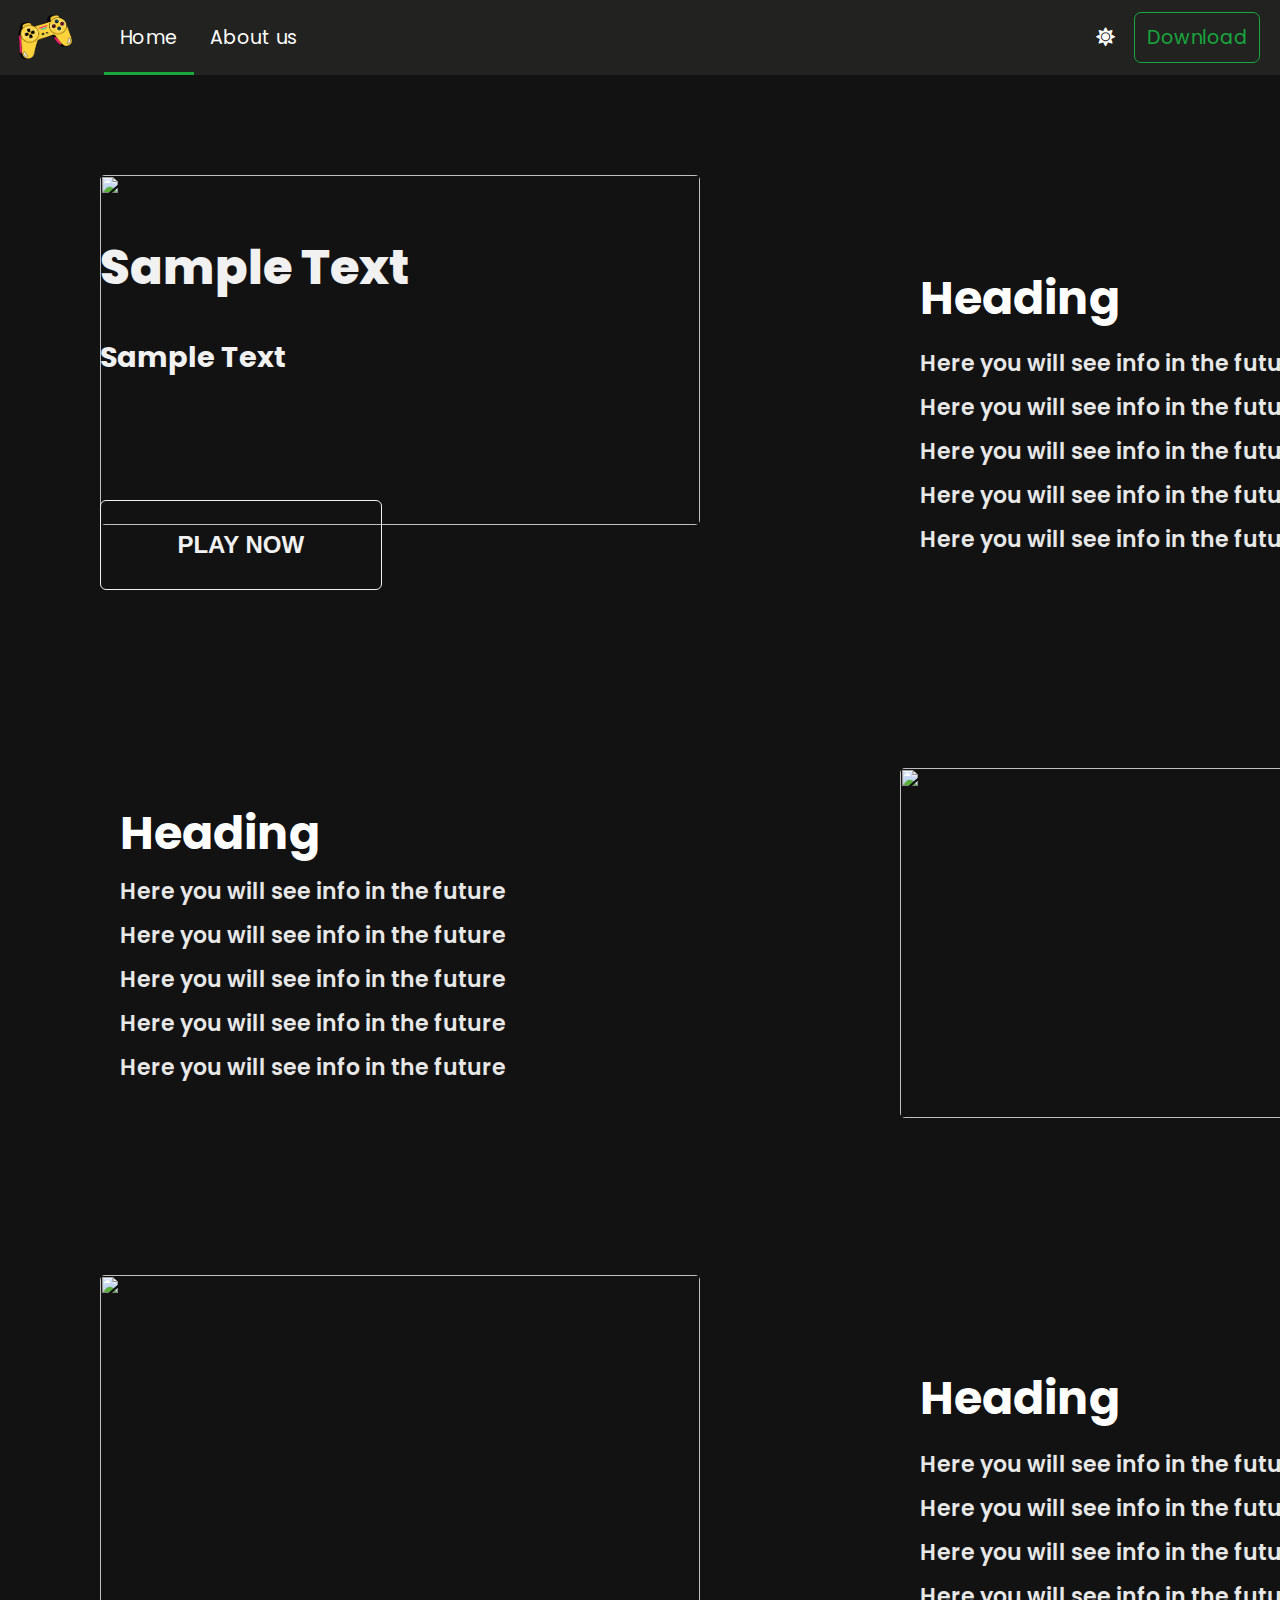
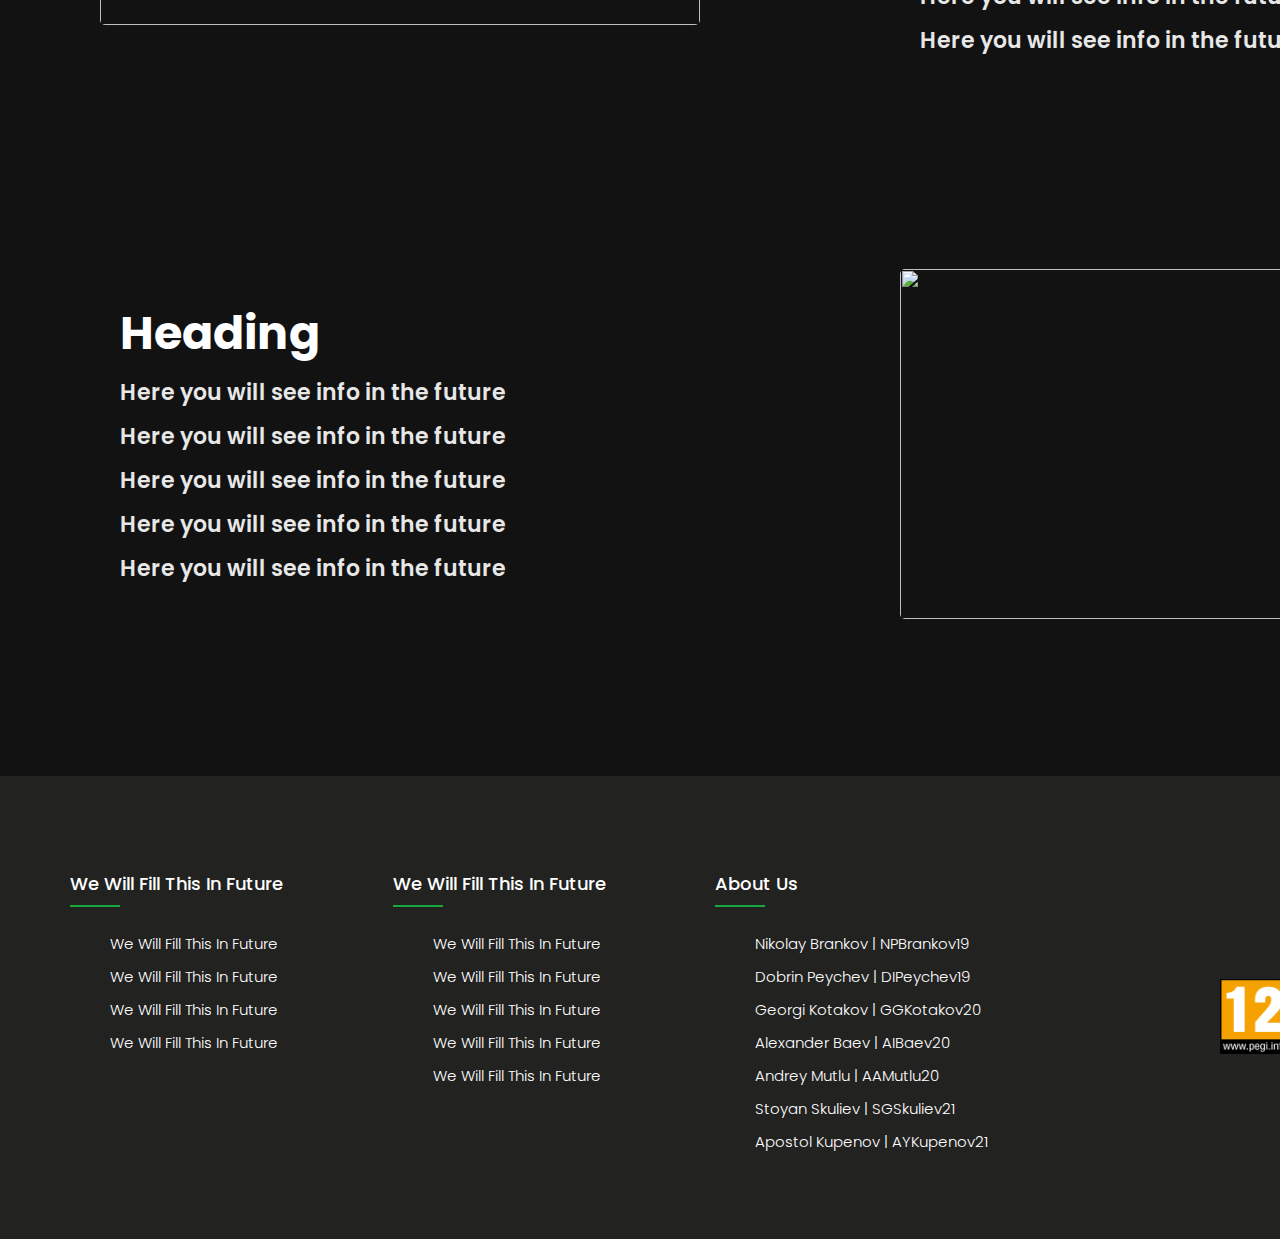
==== website/index.html @ 8803763f "Add responsive design for tablet on home page" ====
<!DOCTYPE html>
<html lang="en">
<head>
  <title>GameBreakers</title>

  <meta charset="utf-8">
  <meta name="viewport" content="width=device-width, initial-scale=1">

  <link rel="stylesheet" href="css/navbar.css">
  <link rel="stylesheet" href="css/color.css">
  <link rel="stylesheet" href="css/style.css">
  <link rel="stylesheet" href="https://cdn.jsdelivr.net/npm/@fortawesome/fontawesome-free@5.13.0/css/all.min.css" />
  <link rel="icon" type="image/x-icon" href="image/favicon.png">
  
</head>
<body>
  <script src="https://code.jquery.com/jquery-3.6.0.min.js" integrity="sha256-/xUj+3OJU5yExlq6GSYGSHk7tPXikynS7ogEvDej/m4="crossorigin="anonymous"></script>
  <nav id="navbar">
    <ul>
      <div class="left-link">
        <li><img src="image/logoicon.png" alt="logo"></li>
        <li><a class="first active" href="index.html">Home</a></li>
        <li><a href="html/about_us.html">About us</a></li>
      </div>
      <div id="right-link">
        <li class="colorMode">
          <div class="colorModeDark nav-link open" style="padding: 0;"><i class="fas fa-sun"></i></div>
          <div class="colorModeLight nav-link close" style="padding: 0;"><i class="fas fa-moon"></i></div> 
        </li>
        <li>
          <div class="responsive">
            <div class="line1"></div>
            <div class="line2"></div>
            <div class="line3"></div>
          </div>
        </li>
        <li class="down"><a href="GameBreakers-main.zip">Download</a></li>
        <li class="down downicon"><a href="GameBreakers-main.zip">down</a></li>
      </div>
    </ul>
  </nav>

  <div id="top-info">
    <h1>Sample Text</h1>
    <h3>Sample Text</h3>
  </div>
  
  <button id="play-btn" onclick="window.location.href = 'html/about_us.html';">PLAY NOW</button>

  <img src = "https://static.wikia.nocookie.net/f1wikia/images/e/e0/Vettel_2013_Jerez_day_4.jpg/revision/latest?cb=20130212175840" id="top-photo">

  <div class="left-photo-right-text">
    <img src = "https://static.wikia.nocookie.net/f1wikia/images/e/e0/Vettel_2013_Jerez_day_4.jpg/revision/latest?cb=20130212175840" class="left-photo">

    <div class="right-text">
      <h1>Heading</h1>
      <h3>
        Here you will see info in the future
        <br>
        Here you will see info in the future
        <br>
        Here you will see info in the future
        <br>
        Here you will see info in the future
        <br>
        Here you will see info in the future
      </h3>
    </div>
  </div>
  
  <div class="left-text-right-photo">
    <div class="left-text">
      <h1>Heading</h1>
      <h3>
        Here you will see info in the future
        <br>
        Here you will see info in the future
        <br>
        Here you will see info in the future
        <br>
        Here you will see info in the future
        <br>
        Here you will see info in the future
      </h3>
    </div>

    <img src = "https://static.wikia.nocookie.net/f1wikia/images/e/e0/Vettel_2013_Jerez_day_4.jpg/revision/latest?cb=20130212175840" class="right-photo">
  </div>

  <div class="left-photo-right-text">
    <img src = "https://static.wikia.nocookie.net/f1wikia/images/e/e0/Vettel_2013_Jerez_day_4.jpg/revision/latest?cb=20130212175840" class="left-photo">

    <div class="right-text">
      <h1>Heading</h1>
      <h3>
        Here you will see info in the future
        <br>
        Here you will see info in the future
        <br>
        Here you will see info in the future
        <br>
        Here you will see info in the future
        <br>
        Here you will see info in the future
      </h3>
    </div>
  </div>

  <div class="left-text-right-photo">
    <div class="left-text">
      <h1>Heading</h1>
      <h3>
        Here you will see info in the future
        <br>
        Here you will see info in the future
        <br>
        Here you will see info in the future
        <br>
        Here you will see info in the future
        <br>
        Here you will see info in the future
      </h3>
    </div>

    <img src = "https://static.wikia.nocookie.net/f1wikia/images/e/e0/Vettel_2013_Jerez_day_4.jpg/revision/latest?cb=20130212175840" class="right-photo">
  </div>
  

  <footer class="footer">
    <div class="container">
      <div class="row">
        <div class="footer-col">
          <h4>we will fill this in future</h4>
            <ul>
              <li><a href="#">we will fill this in future</a></li>
              <li><a href="#">we will fill this in future</a></li>
              <li><a href="#">we will fill this in future</a></li>
              <li><a href="#">we will fill this in future</a></li>
            </ul>
        </div>
        <div class="footer-col">
          <h4>we will fill this in future</h4>
            <ul>
              <li><a href="#">we will fill this in future</a></li>
              <li><a href="#">we will fill this in future</a></li>
              <li><a href="#">we will fill this in future</a></li>
              <li><a href="#">we will fill this in future</a></li>
              <li><a href="#">we will fill this in future</a></li>
            </ul>
        </div>
        <div class="footer-col">
          <h4>About us</h4>
            <ul>
              <li><a href="https://github.com/npbrankov19" target="_blank">Nikolay Brankov | NPBrankov19</a></li>
              <li><a href="https://github.com/dipeychev19" target="_blank">Dobrin Peychev | DIPeychev19</a></li>
              <li><a href="https://github.com/ggkotakov20" target="_blank">Georgi Kotakov | GGKotakov20</a></li>
              <li><a href="https://github.com/aibaev20" target="_blank">Alexander Baev | AIBaev20</a></li>
              <li><a href="https://github.com/aamutlu20" target="_blank">Andrey Mutlu | AAMutlu20</a></li>
              <li><a href="https://github.com/sgskuliev21" target="_blank">Stoyan Skuliev | SGSkuliev21</a></li>
              <li><a href="https://github.com/aykupenov21" target="_blank">Apostol Kupenov | AYKupenov21</a></li>
            </ul>
        </div>
        <div class="footer-col">
          <div class="pegi">
            <img src="image/pegi12.png" width="70px" height="75px" alt="pegi12">
          </div>
        </div>
      </div>
    </div>

  </footer>

  <script src="js/navbar_hide_scroll.js"></script>
  <script src="js/navbar_resposive.js"></script>
  <script src="js/color_mode.js"></script>
  </body>
</html>
---- website/css/navbar.css ----
body{
    margin: 0;
}
nav{
    position: fixed;
    top: 0;
    width: 100%;
    display: block;
    transition: top 0.3s;
    z-index: 100;
}
nav ul {
    list-style-type: none;
    margin: 0;
    padding: 0;
    overflow: hidden;
    background-color: var(--main-color);
    align-items: center;    
}

nav li {
float: left;
}
#right-link{
    float:right;
}

nav li a,
nav li i{
    display: block;
    position: relative;
    color:  var(--navbar-link);
    font-size: 19px;
    text-align: center;
    padding: 23px 16px;
    text-decoration: none;
}
nav li i{
    top: 4px;
}
nav li.responsive i{
    display: block;
}
nav li a{
    letter-spacing: 0.5px;
}
nav li a.first{
    margin-left: 15px;
}
/*   Navbar line */
div.left-link li a:after{
    content: "";
    position: absolute;
    background-color: var(--second-color);
    width: 0%;
    height: 3px;
    bottom: 0px;
    left: 0;
    transition: var(--tran);
}
div.left-link li a:hover:after{
    width: 100%;
}
div.left-link li a.active::after{
    width: 100%;
}
/*         Image      */
ul li img{
    height: 62px;
    margin: 5px 10px 0 10px;
}
/*         Download       */
li.down a{
    color: white;
    border-radius: 7px;
    position: relative;
    top: 12px;
    right: 20px;
    margin-left: 23px;
    padding: 10px 12px;
    color: var(--second-color);
    transition: var(--tran);
    border: 1.5px solid var(--second-color);
}
li.down a:hover{
    background-color: var(--second-color);
    color: white;
}
li.downicon{
    display: none;
}
/*      Responsive Button   */
div.responsive{
    margin: 5px;
    margin-right: 10px;
}
div.responsive div{
    position: relative;
    top: 23px;
    width: 25px;
    height: 2.25px;
    background-color: var(--navbar-link);
    margin: 5px;
    border-radius: 10px;
}
/*      Color Mode Icon     */
.colorMode{
    cursor: pointer;
}


@media screen and (max-width: 650px) {
    nav ul li a{
        display: none;
    }
    li.downicon{
        display: block;
    }
}

@media screen and (min-width: 500px) and (max-width: 900px) {
    nav ul {
        padding: 3em;
    }
    
    nav li a,
    nav li i {
        font-size: 32px;
        padding: 30px;
    }
    
    /*   Navbar line */
    div.left-link li a:after{
        bottom: -48px;
        height: 8px;
    }
    /*         Image      */
    ul li img{
        height: 80px;
        margin: 20px 10px 0 10px;
    }
    /*         Download       */
    li.down a{
        top: 10px;
        font-size: 32px;
        margin-left: 26px;
        padding: 14px 16px;
    }
}
---- website/css/color.css ----
body{
    --main-color:#222221;
    --second-color: #18a83d;
    
    --navbar-link: white;
    --navbar-link-hover: var(--second-color);

    --footer-link: var(--navbar-link);

    --tran: 0.5s;
}
body.light{
    --main-color:#E3F2FD;
    --second-color: #2F8D46;

    --navbar-link: #343A40;
    --navbar-link-hover: var(--second-color);

    --footer-link: var(--navbar-link);
}
---- website/css/style.css ----
@import url('https://fonts.googleapis.com/css2?family=Poppins:wght@300;400;500;600;700&display=swap');

body{
    background-color: #121212;
    font-family: 'Poppins', sans-serif;
}

#top-info {
    position: absolute;
    top: 200px;
    left: 100px;
    z-index: 1;
}

#top-info h1, #top-info h3 {
    color: #f1f1f1;
}

#top-info h1 {
    font-size: 3em;
    font-weight: 800;
}

#top-info h3 {
    font-size: 1.8em;
}

#play-btn {
    position: absolute;
    background-color: transparent;
    border: 1.5px solid #f1f1f1;
    border-radius: 6px;
    color: #f1f1f1;
    cursor: pointer;
    font-size: 1.5em;
    font-weight: 800;
    top: 500px;
    left: 100px;
    text-align: center;
    width: 22%;
    height: 10%;
    z-index: 1;
    transition: 0.25s;
}

#play-btn:hover {
    color: #202020;
    background-color: #f1f1f1;
}

#top-photo {
    width: 100%;
    filter: blur(2px);
    margin-top: 0;
}

.left-photo-right-text {
    margin-top: 150px;
    margin-bottom: 150px;
}

.left-text-right-photo {
    margin-top: 150px;
    margin-bottom: 150px;
}

.left-photo {
    width: 600px;
    height: 350px;
    margin-left: 100px;
    border-radius: 5px;
}

.right-text {
    width: 600px;
    height: 350px;
    position: relative;
    margin-left: 920px;
    margin-top: -22%;
}

.right-photo {
    width: 600px;
    height: 350px;
    margin-left: 900px;
    margin-top: -30%;
    border-radius: 5px;
}

.left-text {
    width: 600px;
    height: 350px;
    position: relative;
    margin-left: 120px;
}

.left-text h1 {
    position: absolute;
    color: #ffffff;
    font-size: 46px;
    top: 5%;
}

.right-text h1 {
    position: absolute;
    color: #ffffff;
    font-size: 46px;
    top: -5%;
}

.left-text h3 {
    position: absolute;
    top: 28%;
    line-height: 2;
    color: #e7e7e7;
    font-size: 22px;
    font-weight: 600;
}

.right-text h3 {
    position: absolute;
    top: 20%;
    line-height: 2;
    color: #e7e7e7;
    font-size: 22px;
    font-weight: 600;
}

.container{
    max-width: 1170px;
    margin: auto;

}
.row{
    display: flex;
    flex-wrap: wrap;
}
ul{
    list-style: none;
}
.footer{
    background-color: var(--main-color); 
    padding: 70px 0;
}
.footer-col{
    width: 25%;
    padding: 0 15px;

}
.footer-col h4{
    font-size: 18px;
    color: var(--navbar-link);
    text-transform: capitalize;
    margin-bottom: 35px;   
    font-weight: 500;
    position: relative;
}
.footer-col h4::before{
    content: '';
    position: absolute;
    left: 0;
    bottom: -10px;
    background-color: var(--second-color);
    height: 2px;
    box-sizing: border-box;
    width: 50px;

}
.footer-col ul li:not(:last-child){
    margin-bottom: 10px;
}
.footer-col ul li a{
    font-size: 15px;
    text-transform: capitalize;
    color: #ffffff;
    text-decoration: none;
    font-weight: 300;
    color: var(--footer-link);;
    display: block;
    transition: all 0.3s ease;

}
.footer-col ul li a:hover{
    padding-left: 8px;
    font-weight: 600;
}
/*subject to adjustment*/
.footer-col .pegi{
    margin-left: 1150px;
    margin-top: -190px;
}

/* Responsive design */

@media screen and (min-width: 500px) and (max-width: 900px) {

    #top-info {
        top: 250px;
    }

    #play-btn {
        border: 2.5px solid #f1f1f1;
        font-size: 1.5em;
        top: 600px;
        width: 30%;
        height: 9%;
    }

    #top-photo {
        width: 185%;
    }

    .left-photo-right-text {
        margin-left: 44%;
        margin-bottom: 60%;
    }

    .left-text-right-photo {
        margin-left: 44%;
        margin-bottom: 60%;
    }

    .left-photo {
        margin-left: 100px;
    }

    .right-text {
        margin-left: 120px;
        margin-top: 5%;
    }

    .right-photo {
        margin-left: 100px;
        margin-top: -200%;
    }

    .left-text {
        margin-left: 120px;
        margin-bottom: -80%;
    }

    .left-text h3 {
        font-size: 24px;
    }

    .right-text h3 {
        font-size: 24px;
    }

    .footer {
        width: 185%;
    }
    .footer-col{
        width: 25%;
        padding: 0 15px;

    }
    .footer-col h4{
        font-size: 18px;
        color: var(--navbar-link);
        text-transform: capitalize;
        margin-bottom: 35px;   
        font-weight: 500;
        position: relative;
    }
    .footer-col h4::before{
        content: '';
        position: absolute;
        left: 0;
        bottom: -10px;
        background-color: var(--second-color);
        height: 2px;
        box-sizing: border-box;
        width: 50px;

    }
    .footer-col ul li:not(:last-child){
        margin-bottom: 10px;
    }
    .footer-col ul li a{
        font-size: 15px;
        text-transform: capitalize;
        color: #ffffff;
        text-decoration: none;
        font-weight: 300;
        color: var(--footer-link);
        display: block;
        transition: all 0.3s ease;

    }
    .footer-col ul li a:hover{
        padding-left: 8px;
        font-weight: 600;
    }
    /*subject to adjustment*/
    .footer-col .pegi{
        margin-left: 1150px;
        margin-top: -190px;
    }
}
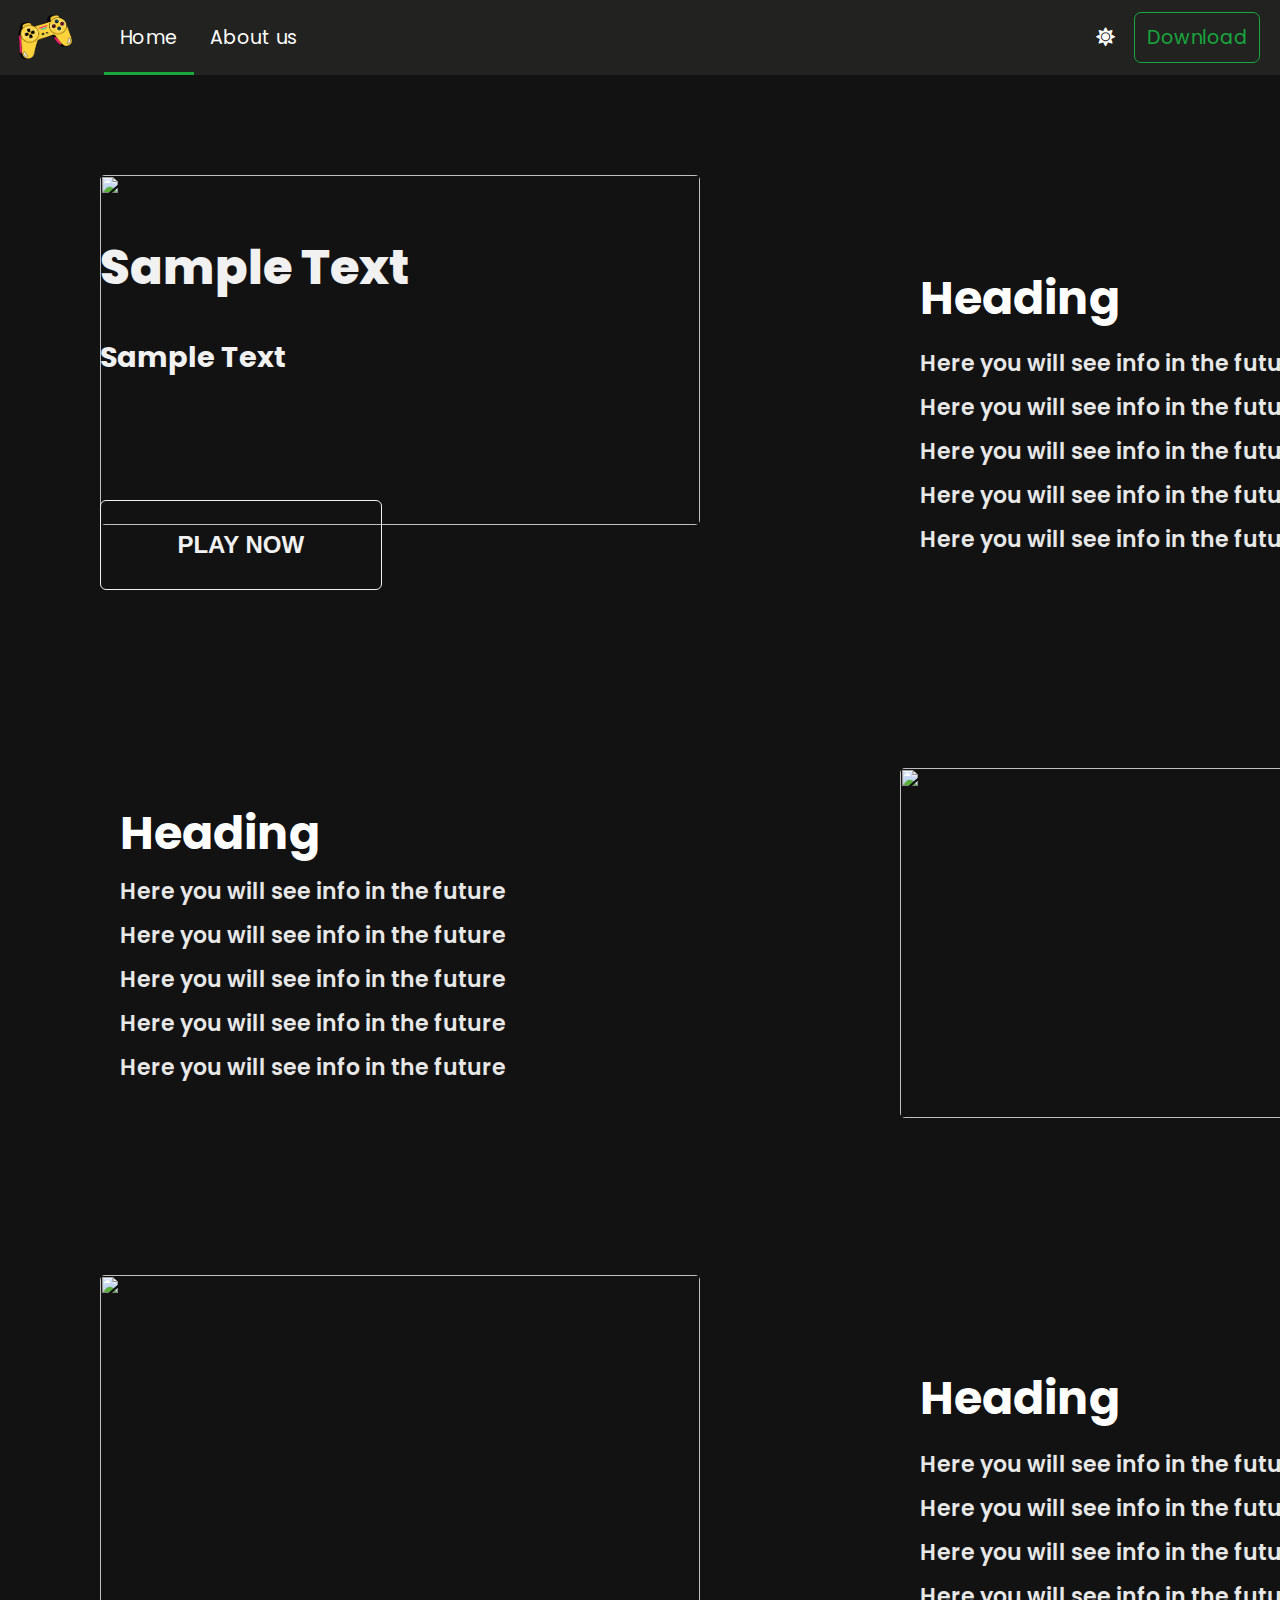
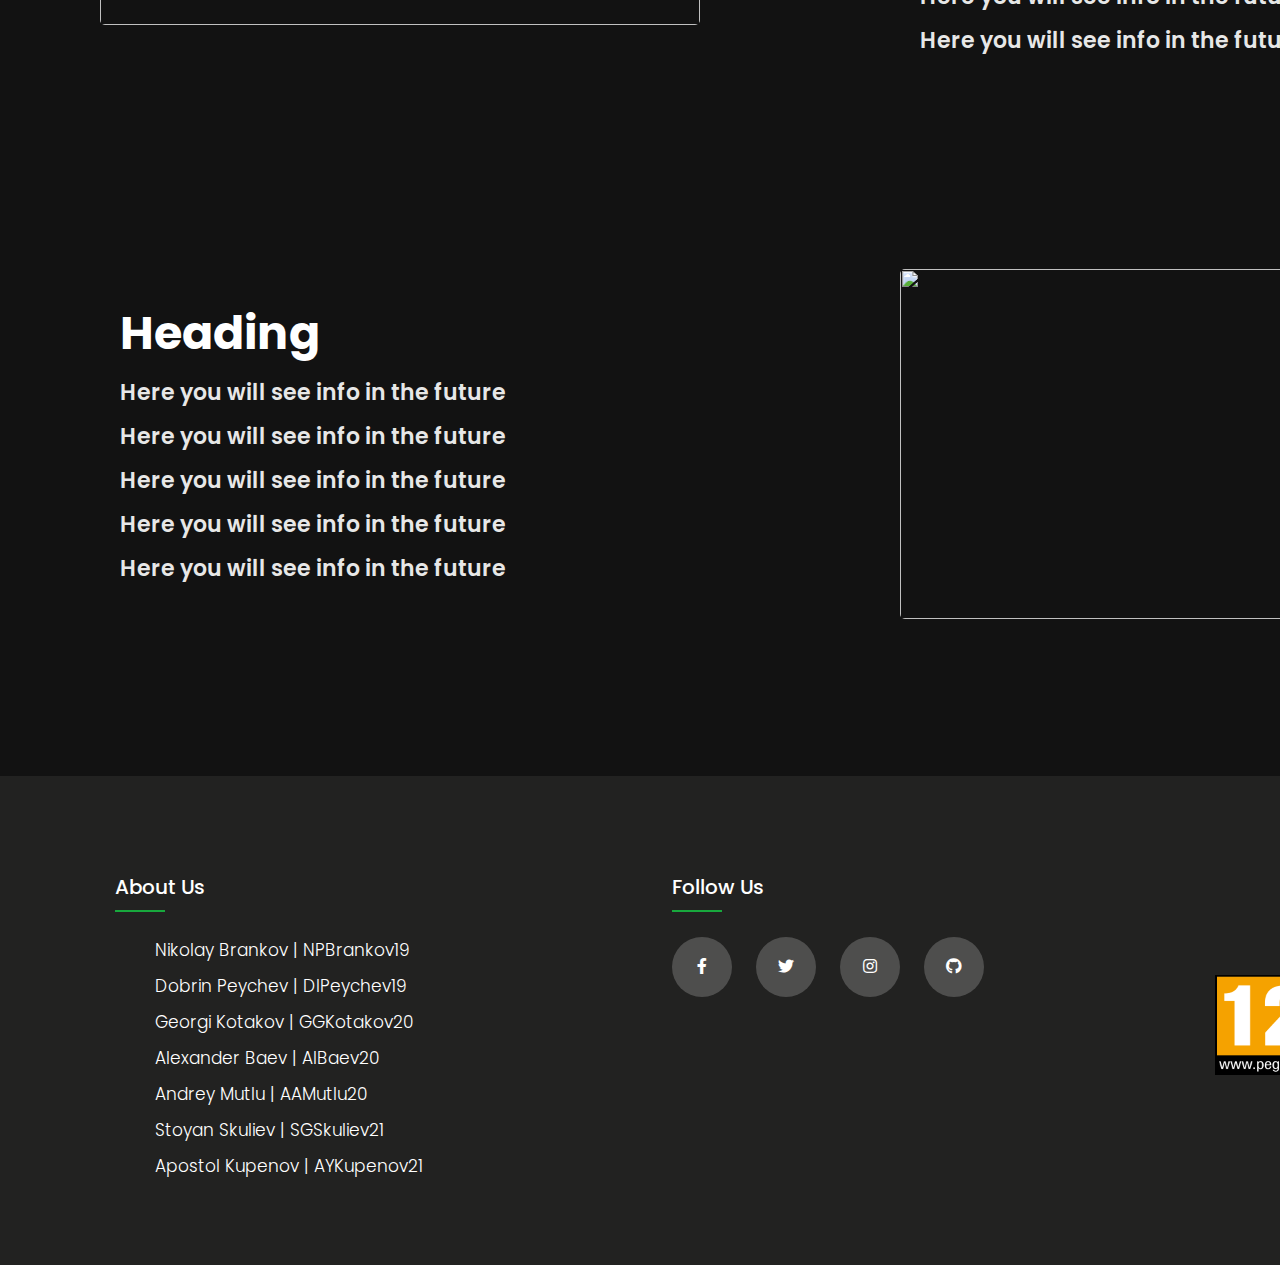
==== commit ae5ca29c: "Edit footer responsiveness for tablet" ====
--- a/website/index.html
+++ b/website/index.html
@@ -127,28 +127,13 @@
   
 
   <footer class="footer">
+
     <div class="container">
+
       <div class="row">
+        
         <div class="footer-col">
-          <h4>we will fill this in future</h4>
-            <ul>
-              <li><a href="#">we will fill this in future</a></li>
-              <li><a href="#">we will fill this in future</a></li>
-              <li><a href="#">we will fill this in future</a></li>
-              <li><a href="#">we will fill this in future</a></li>
-            </ul>
-        </div>
-        <div class="footer-col">
-          <h4>we will fill this in future</h4>
-            <ul>
-              <li><a href="#">we will fill this in future</a></li>
-              <li><a href="#">we will fill this in future</a></li>
-              <li><a href="#">we will fill this in future</a></li>
-              <li><a href="#">we will fill this in future</a></li>
-              <li><a href="#">we will fill this in future</a></li>
-            </ul>
-        </div>
-        <div class="footer-col">
+
           <h4>About us</h4>
             <ul>
               <li><a href="https://github.com/npbrankov19" target="_blank">Nikolay Brankov | NPBrankov19</a></li>
@@ -159,13 +144,31 @@
               <li><a href="https://github.com/sgskuliev21" target="_blank">Stoyan Skuliev | SGSkuliev21</a></li>
               <li><a href="https://github.com/aykupenov21" target="_blank">Apostol Kupenov | AYKupenov21</a></li>
             </ul>
+
         </div>
+        
         <div class="footer-col">
+
+          <h4>follow us</h4>
+          <div class="social-links">
+            <a href="https://www.facebook.com/"><i class="fab fa-facebook-f"></i></a>
+            <a href="https://twitter.com/?lang=bg"><i class="fab fa-twitter"></i></a>
+            <a href="https://www.instagram.com/"><i class="fab fa-instagram"></i></a>
+            <a href="https://github.com/"><i class="fab fa-github"></i></a>
+          </div>
+
+        </div>
+
+        <div class="footer-col">
+
           <div class="pegi">
-            <img src="image/pegi12.png" width="70px" height="75px" alt="pegi12">
+            <img src="image/pegi12.png" alt="pegi12">
           </div>
+
         </div>
+
       </div>
+
     </div>
 
   </footer>
--- a/website/css/style.css
+++ b/website/css/style.css
@@ -128,8 +128,7 @@
 
 .container{
     max-width: 1170px;
-    margin: auto;
-
+    margin-left: 100px;
 }
 .row{
     display: flex;
@@ -143,12 +142,12 @@
     padding: 70px 0;
 }
 .footer-col{
-    width: 25%;
+    width: 45%;
     padding: 0 15px;
 
 }
 .footer-col h4{
-    font-size: 18px;
+    font-size: 20px;
     color: var(--navbar-link);
     text-transform: capitalize;
     margin-bottom: 35px;   
@@ -170,12 +169,12 @@
     margin-bottom: 10px;
 }
 .footer-col ul li a{
-    font-size: 15px;
+    font-size: 17px;
     text-transform: capitalize;
     color: #ffffff;
     text-decoration: none;
     font-weight: 300;
-    color: var(--footer-link);;
+    color: var(--footer-link);
     display: block;
     transition: all 0.3s ease;
 
@@ -184,10 +183,45 @@
     padding-left: 8px;
     font-weight: 600;
 }
+
+.footer-col .social-links a{
+	display: inline-block;
+	height: 60px;
+	width: 60px;
+	background-color: #ffffff33;
+	margin:0 20px 20px 0;
+	text-align: center;
+	line-height: 60px;
+	border-radius: 50%;
+	color: #ffffff;
+	transition: 0.5s;
+}
+.footer-col .social-links a:nth-child(1):hover {
+	background-color: #4267B2;
+}
+
+.footer-col .social-links a:nth-child(2):hover {
+	background-color: #1DA1F2;
+}
+
+.footer-col .social-links a:nth-child(3):hover {
+	background: linear-gradient(45deg, #405de6, #5851db, #833ab4, #c13584, #e1306c, #fd1d1d);
+}
+
+.footer-col .social-links a:nth-child(4):hover {
+	background-color: #171515;
+}
+
 /*subject to adjustment*/
+
+.footer-col .pegi img {
+    width: 100px;
+    height: 100px;
+}
+
 .footer-col .pegi{
-    margin-left: 1150px;
-    margin-top: -190px;
+    margin-left: 1100px;
+    margin-top: -220px;
 }
 
 /* Responsive design */
@@ -251,50 +285,30 @@
         width: 185%;
     }
     .footer-col{
-        width: 25%;
-        padding: 0 15px;
-
+        width: 40%;
     }
     .footer-col h4{
+        font-size: 22px;
+    }
+    .footer-col ul li a{
         font-size: 18px;
-        color: var(--navbar-link);
-        text-transform: capitalize;
-        margin-bottom: 35px;   
-        font-weight: 500;
-        position: relative;
-    }
-    .footer-col h4::before{
-        content: '';
-        position: absolute;
-        left: 0;
-        bottom: -10px;
-        background-color: var(--second-color);
-        height: 2px;
-        box-sizing: border-box;
+
+    }
+
+    .footer-col .social-links a{
+        height: 50px;
         width: 50px;
-
-    }
-    .footer-col ul li:not(:last-child){
-        margin-bottom: 10px;
-    }
-    .footer-col ul li a{
-        font-size: 15px;
-        text-transform: capitalize;
-        color: #ffffff;
-        text-decoration: none;
-        font-weight: 300;
-        color: var(--footer-link);
-        display: block;
-        transition: all 0.3s ease;
-
-    }
-    .footer-col ul li a:hover{
-        padding-left: 8px;
-        font-weight: 600;
-    }
-    /*subject to adjustment*/
+        margin:0 20px 20px 0;
+        line-height: 50px;
+    }
+
+    .footer-col .pegi img {
+        width: 70px;
+        height: 70px;
+    }
+
     .footer-col .pegi{
-        margin-left: 1150px;
-        margin-top: -190px;
+        margin-left: 1000px;
+        margin-top: -220px;
     }
 }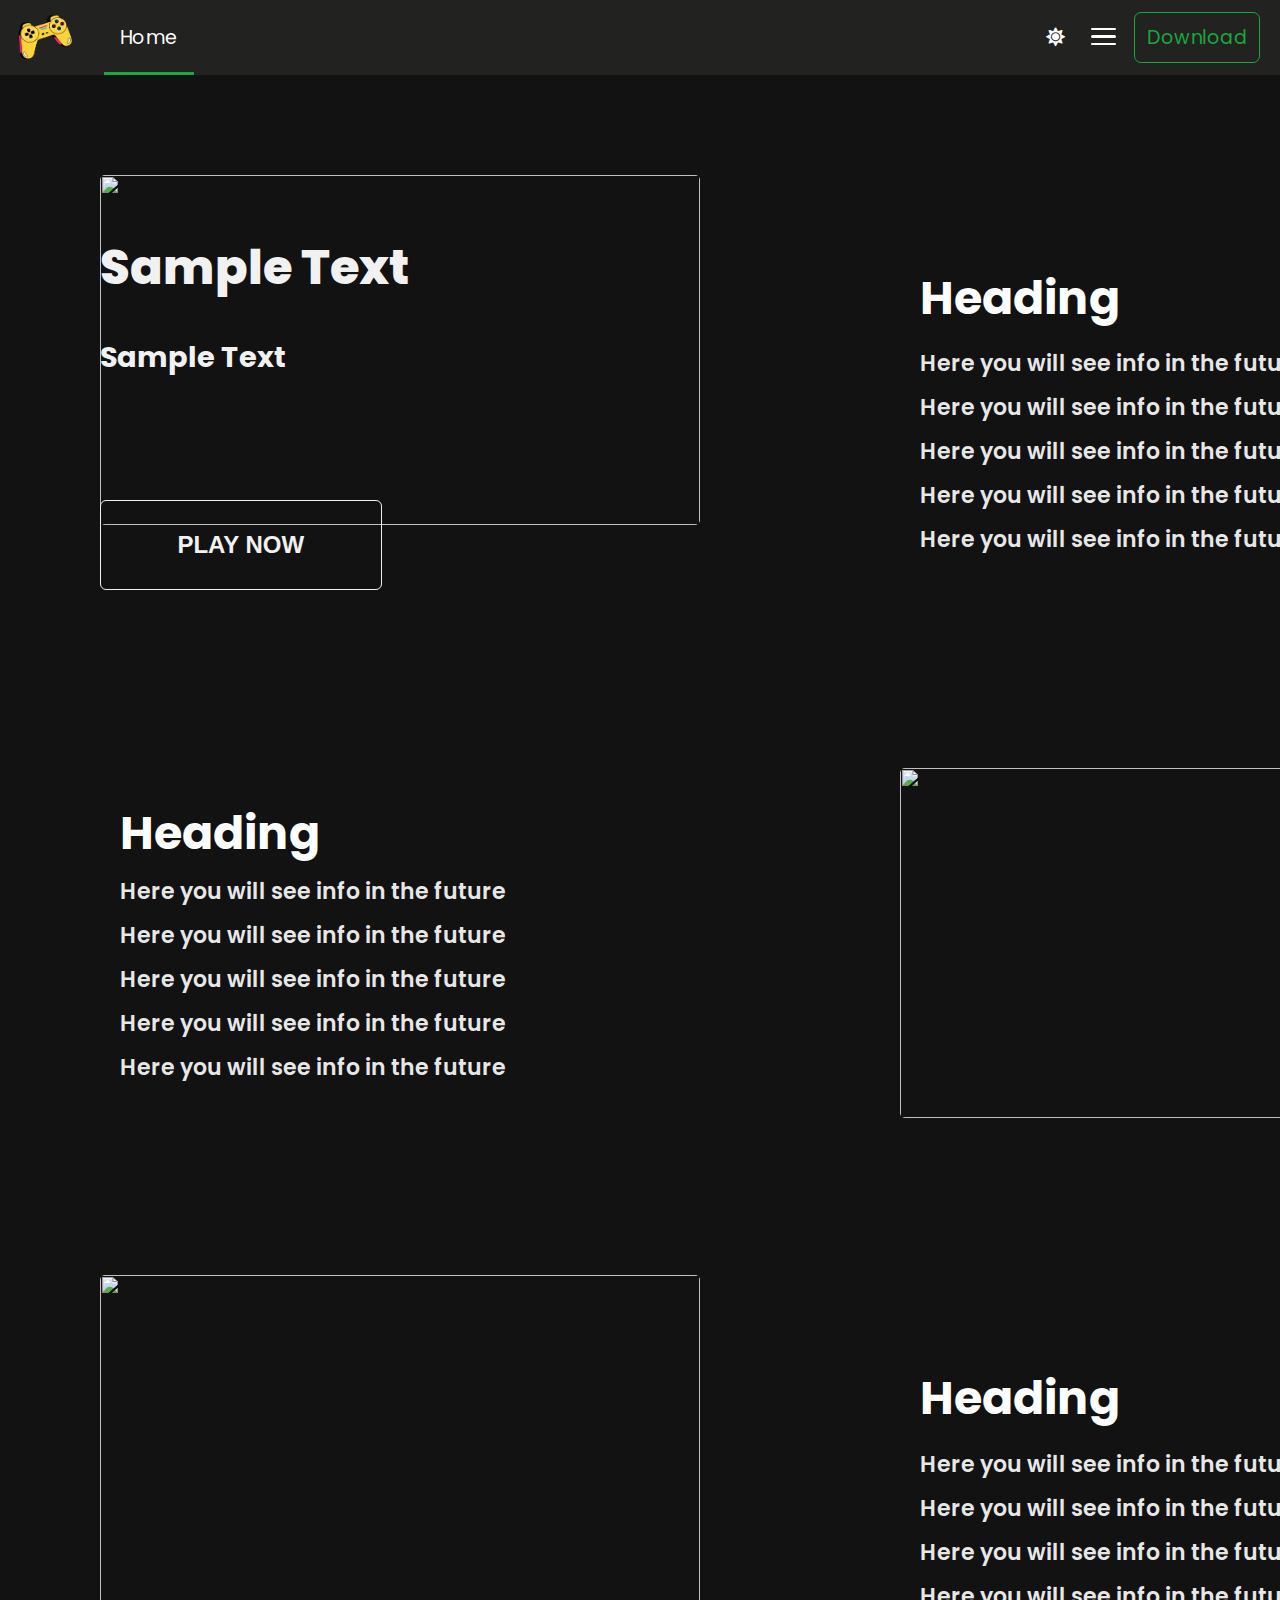
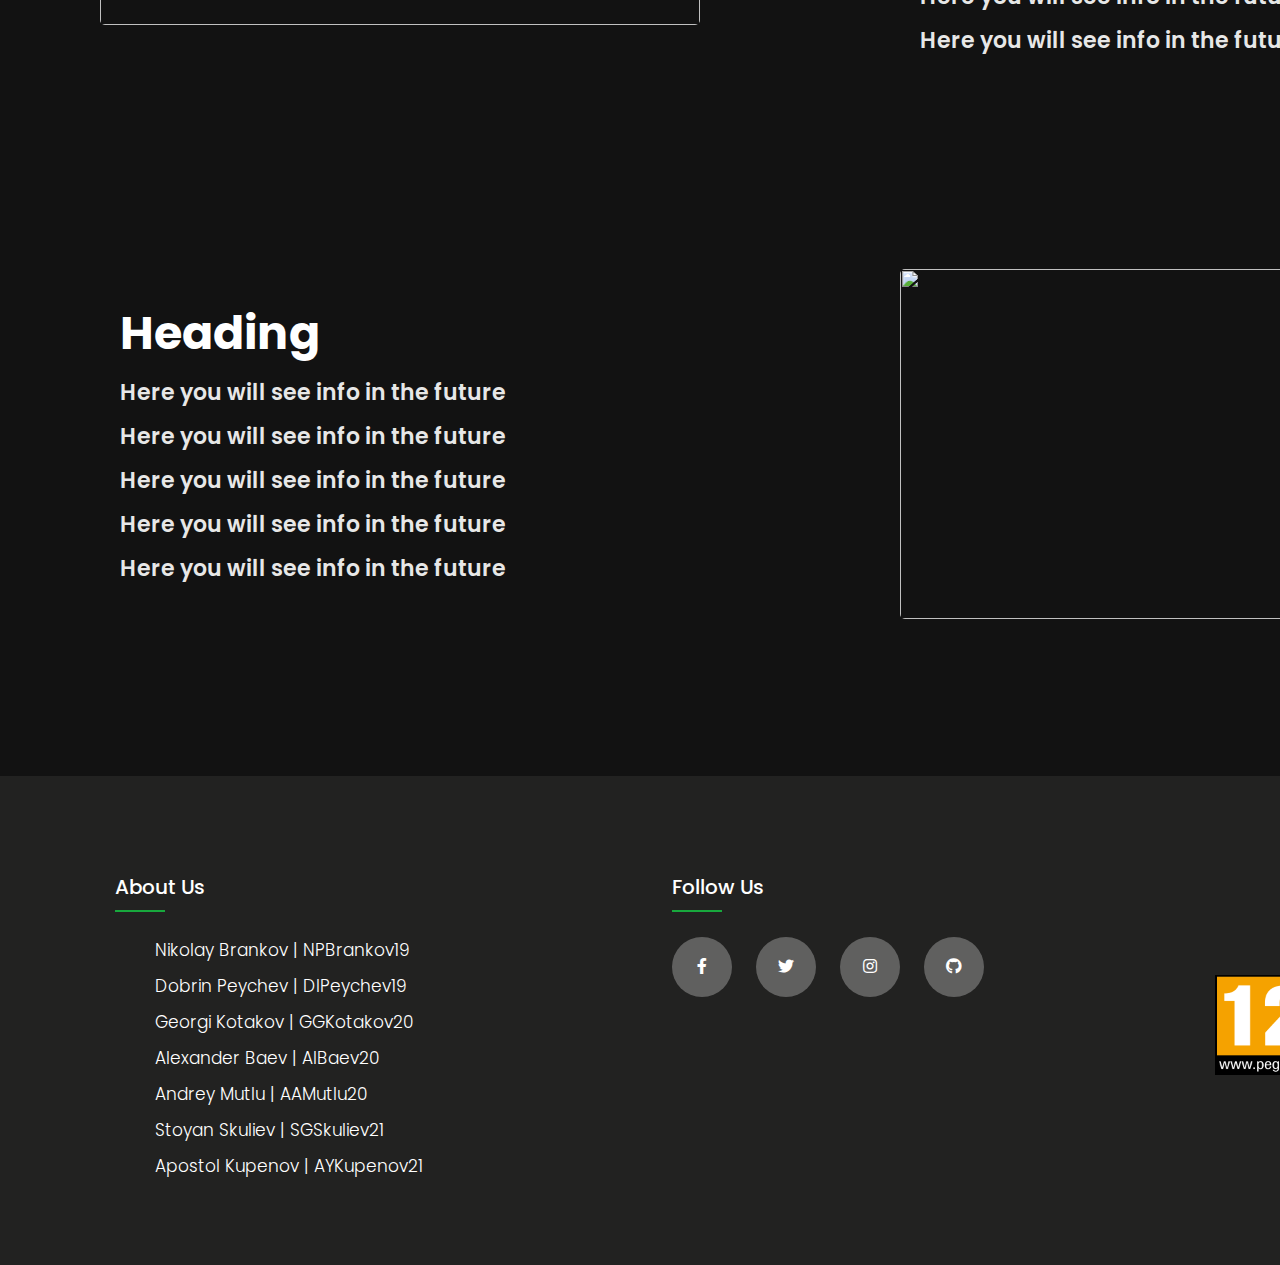
==== commit 87516b33: "Edit light mode" ====
--- a/website/index.html
+++ b/website/index.html
@@ -20,7 +20,6 @@
       <div class="left-link">
         <li><img src="image/logoicon.png" alt="logo"></li>
         <li><a class="first active" href="index.html">Home</a></li>
-        <li><a href="html/about_us.html">About us</a></li>
       </div>
       <div id="right-link">
         <li class="colorMode">
--- a/website/css/color.css
+++ b/website/css/color.css
@@ -1,6 +1,9 @@
 body{
+    --background-color: #121212;
     --main-color:#222221;
     --second-color: #18a83d;
+    --text-color: #ffffff;
+    --heading-color: #e7e7e7;
     
     --navbar-link: white;
     --navbar-link-hover: var(--second-color);
@@ -10,10 +13,13 @@
     --tran: 0.5s;
 }
 body.light{
-    --main-color:#E3F2FD;
-    --second-color: #2F8D46;
+    --background-color: #ffffff;
+    --main-color:#2161b5;
+    --second-color: #70e000;
+    --text-color: #121212;
+    --heading-color: #232323;
 
-    --navbar-link: #343A40;
+    --navbar-link: #f9f9f9;
     --navbar-link-hover: var(--second-color);
 
     --footer-link: var(--navbar-link);
--- a/website/css/style.css
+++ b/website/css/style.css
@@ -1,7 +1,7 @@
 @import url('https://fonts.googleapis.com/css2?family=Poppins:wght@300;400;500;600;700&display=swap');
 
 body{
-    background-color: #121212;
+    background-color: var(--background-color);
     font-family: 'Poppins', sans-serif;
 }
 
@@ -96,14 +96,14 @@
 
 .left-text h1 {
     position: absolute;
-    color: #ffffff;
+    color: var(--text-color);
     font-size: 46px;
     top: 5%;
 }
 
 .right-text h1 {
     position: absolute;
-    color: #ffffff;
+    color: var(--text-color);
     font-size: 46px;
     top: -5%;
 }
@@ -112,7 +112,7 @@
     position: absolute;
     top: 28%;
     line-height: 2;
-    color: #e7e7e7;
+    color: var(--heading-color);
     font-size: 22px;
     font-weight: 600;
 }
@@ -121,7 +121,7 @@
     position: absolute;
     top: 20%;
     line-height: 2;
-    color: #e7e7e7;
+    color: var(--heading-color);
     font-size: 22px;
     font-weight: 600;
 }
@@ -188,7 +188,7 @@
 	display: inline-block;
 	height: 60px;
 	width: 60px;
-	background-color: #ffffff33;
+	background-color: #ffffff48;
 	margin:0 20px 20px 0;
 	text-align: center;
 	line-height: 60px;
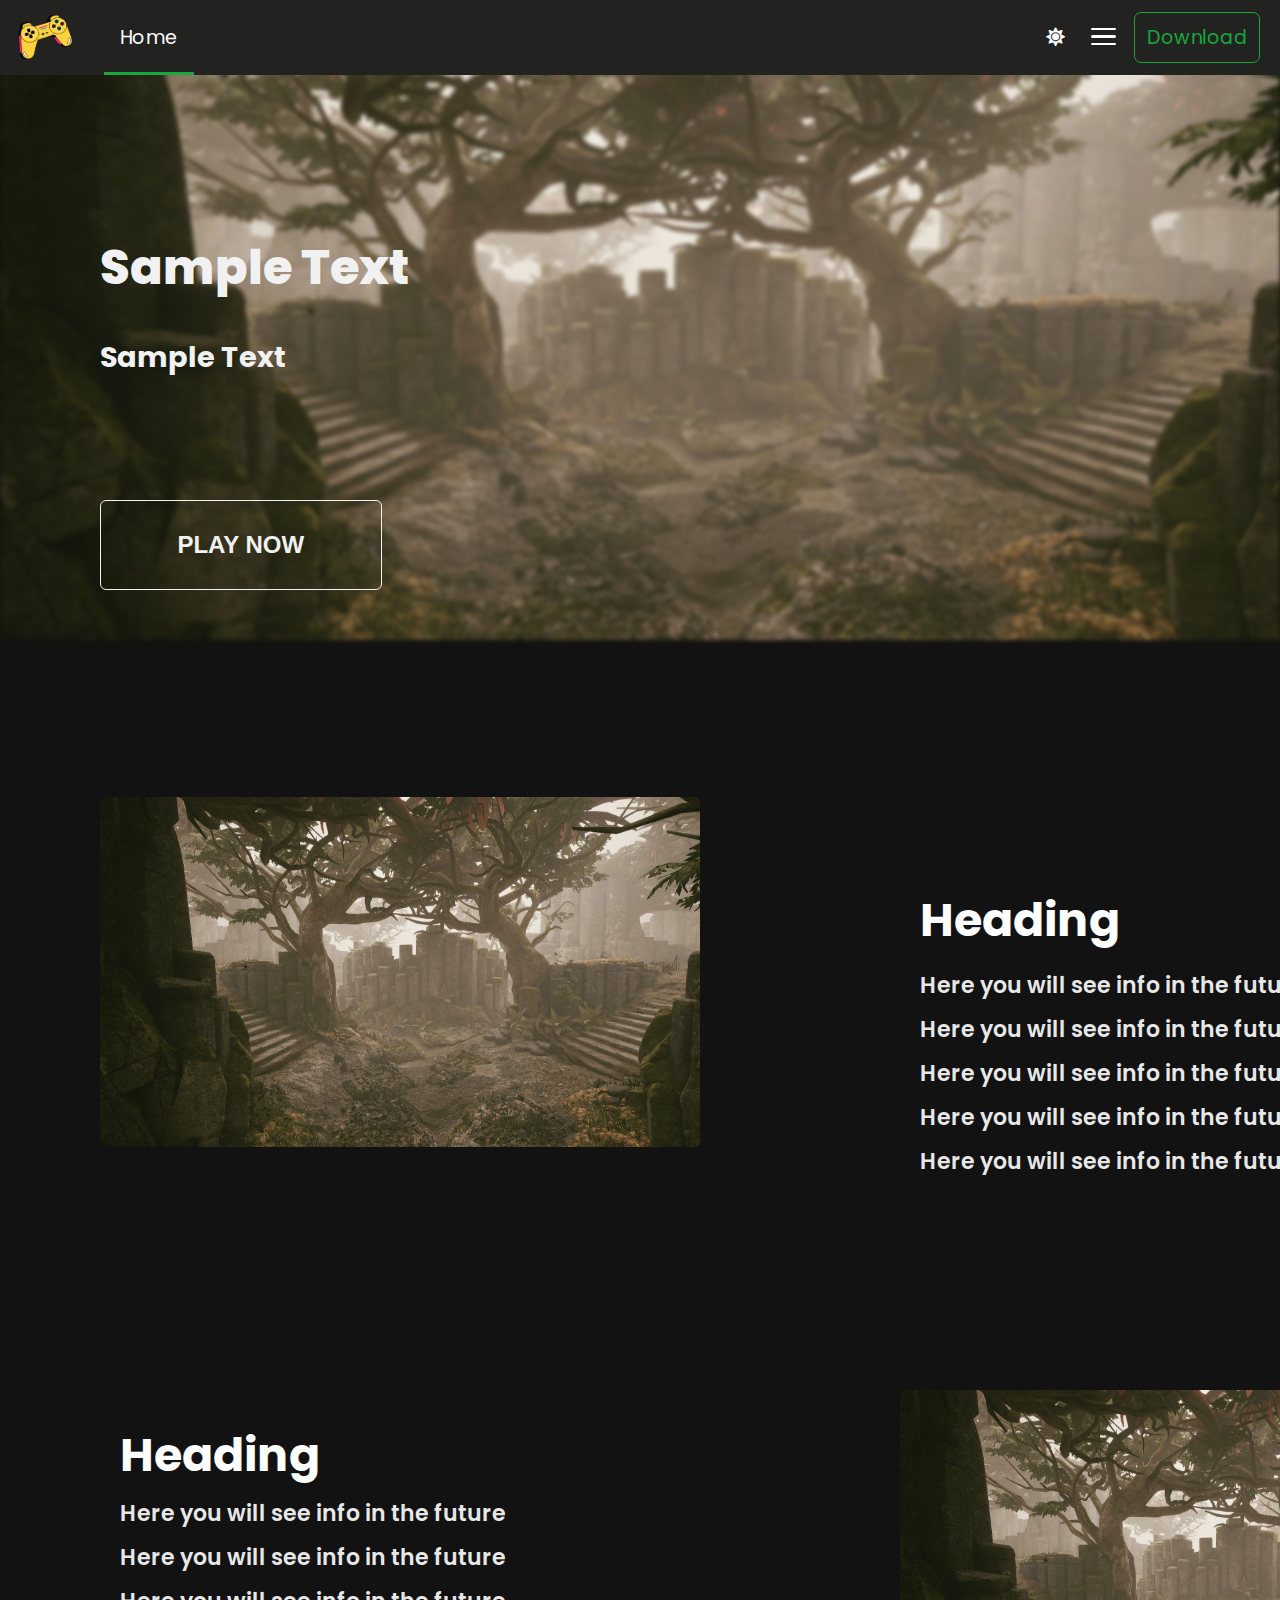
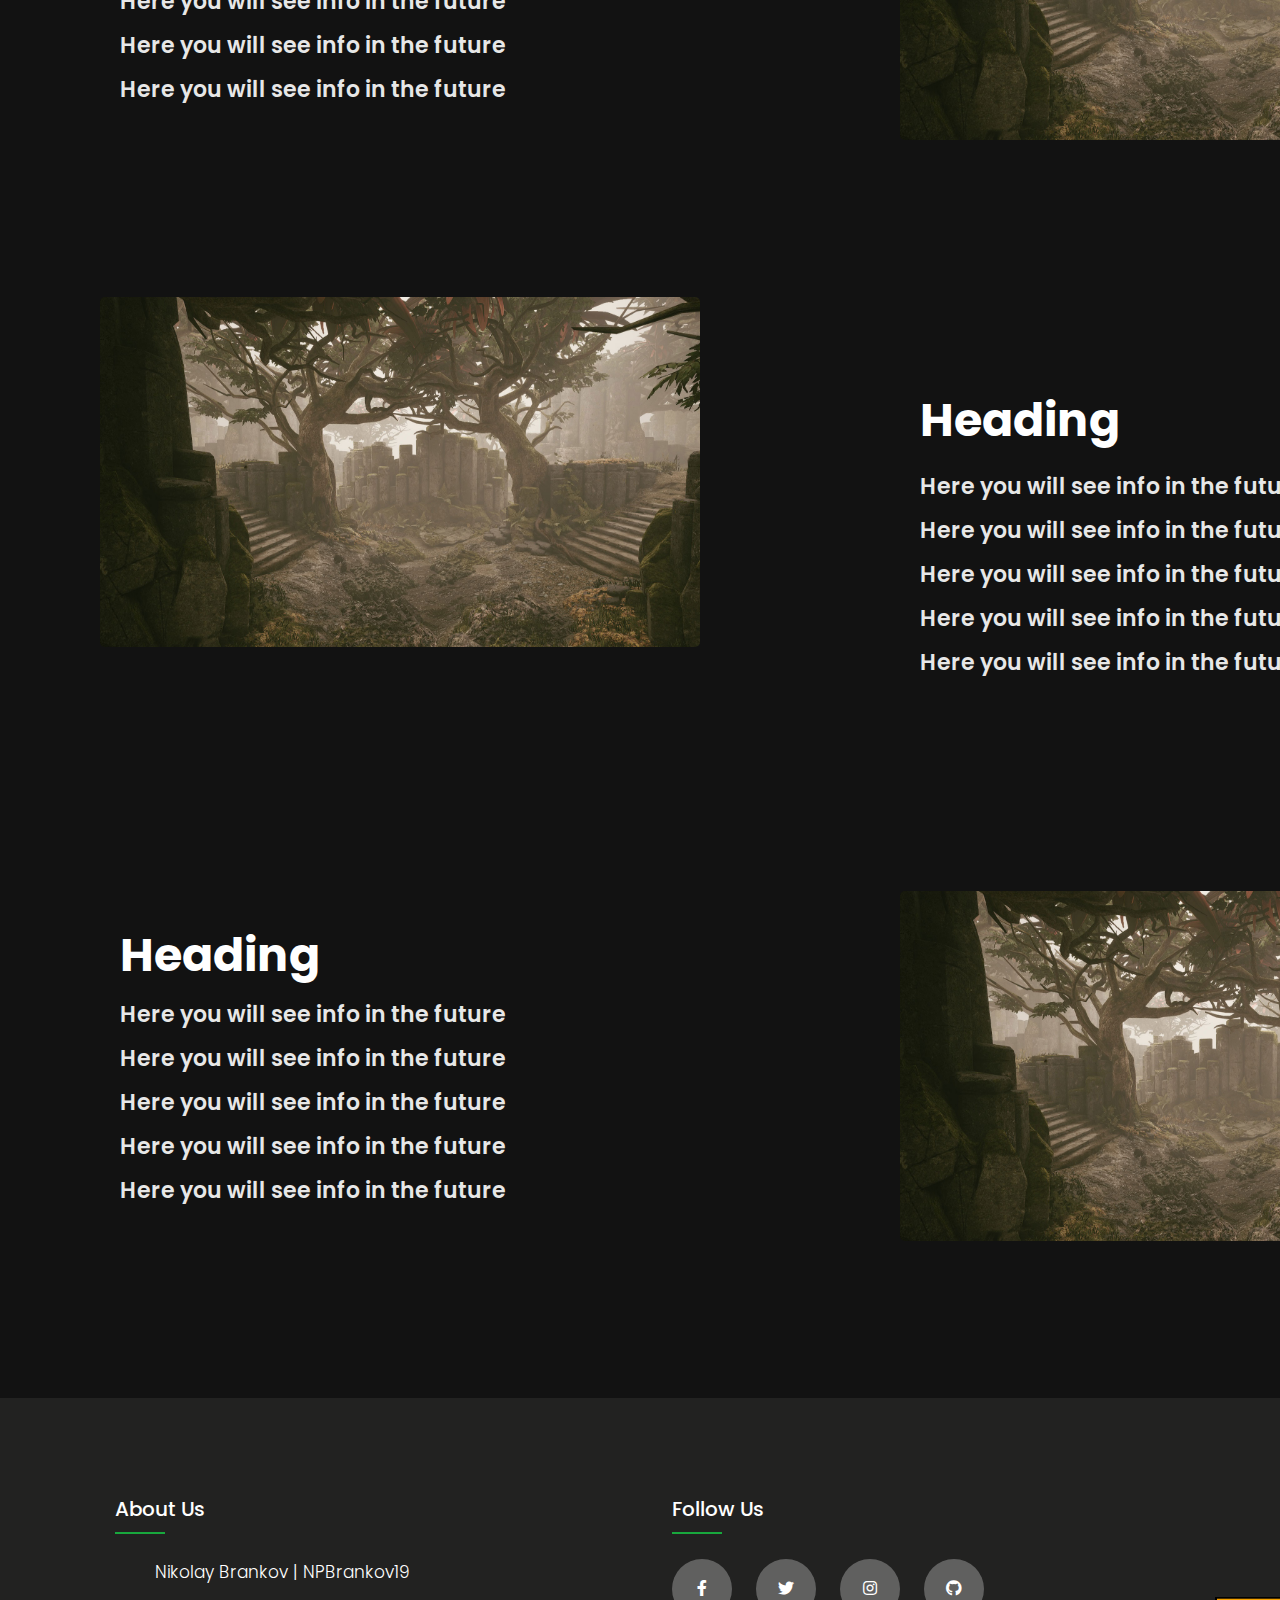
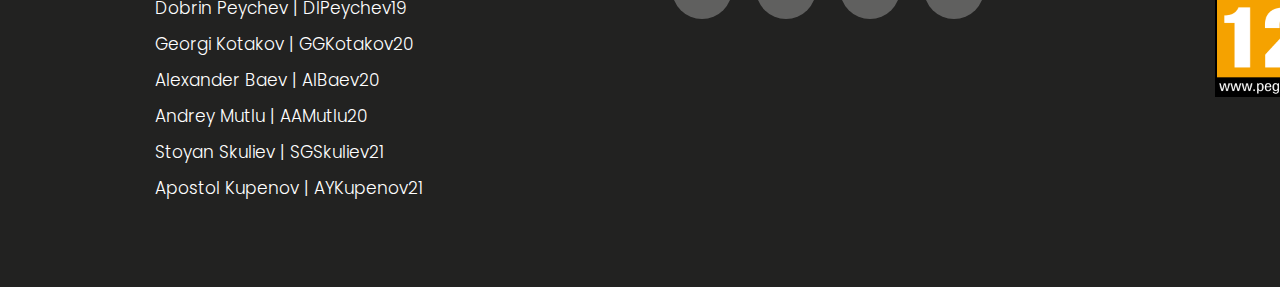
==== commit eda231ed: "change photos and add photo to image folder" ====
--- a/website/index.html
+++ b/website/index.html
@@ -46,10 +46,10 @@
   
   <button id="play-btn" onclick="window.location.href = 'html/about_us.html';">PLAY NOW</button>
 
-  <img src = "https://static.wikia.nocookie.net/f1wikia/images/e/e0/Vettel_2013_Jerez_day_4.jpg/revision/latest?cb=20130212175840" id="top-photo">
+  <img src = "image/ue4.png" id="top-photo">
 
   <div class="left-photo-right-text">
-    <img src = "https://static.wikia.nocookie.net/f1wikia/images/e/e0/Vettel_2013_Jerez_day_4.jpg/revision/latest?cb=20130212175840" class="left-photo">
+    <img src = "image/ue4.png" class="left-photo">
 
     <div class="right-text">
       <h1>Heading</h1>
@@ -83,11 +83,11 @@
       </h3>
     </div>
 
-    <img src = "https://static.wikia.nocookie.net/f1wikia/images/e/e0/Vettel_2013_Jerez_day_4.jpg/revision/latest?cb=20130212175840" class="right-photo">
+    <img src = "image/ue4.png" class="right-photo">
   </div>
 
   <div class="left-photo-right-text">
-    <img src = "https://static.wikia.nocookie.net/f1wikia/images/e/e0/Vettel_2013_Jerez_day_4.jpg/revision/latest?cb=20130212175840" class="left-photo">
+    <img src = "image/ue4.png" class="left-photo">
 
     <div class="right-text">
       <h1>Heading</h1>
@@ -121,7 +121,7 @@
       </h3>
     </div>
 
-    <img src = "https://static.wikia.nocookie.net/f1wikia/images/e/e0/Vettel_2013_Jerez_day_4.jpg/revision/latest?cb=20130212175840" class="right-photo">
+    <img src = "image/ue4.png" class="right-photo">
   </div>
   
 
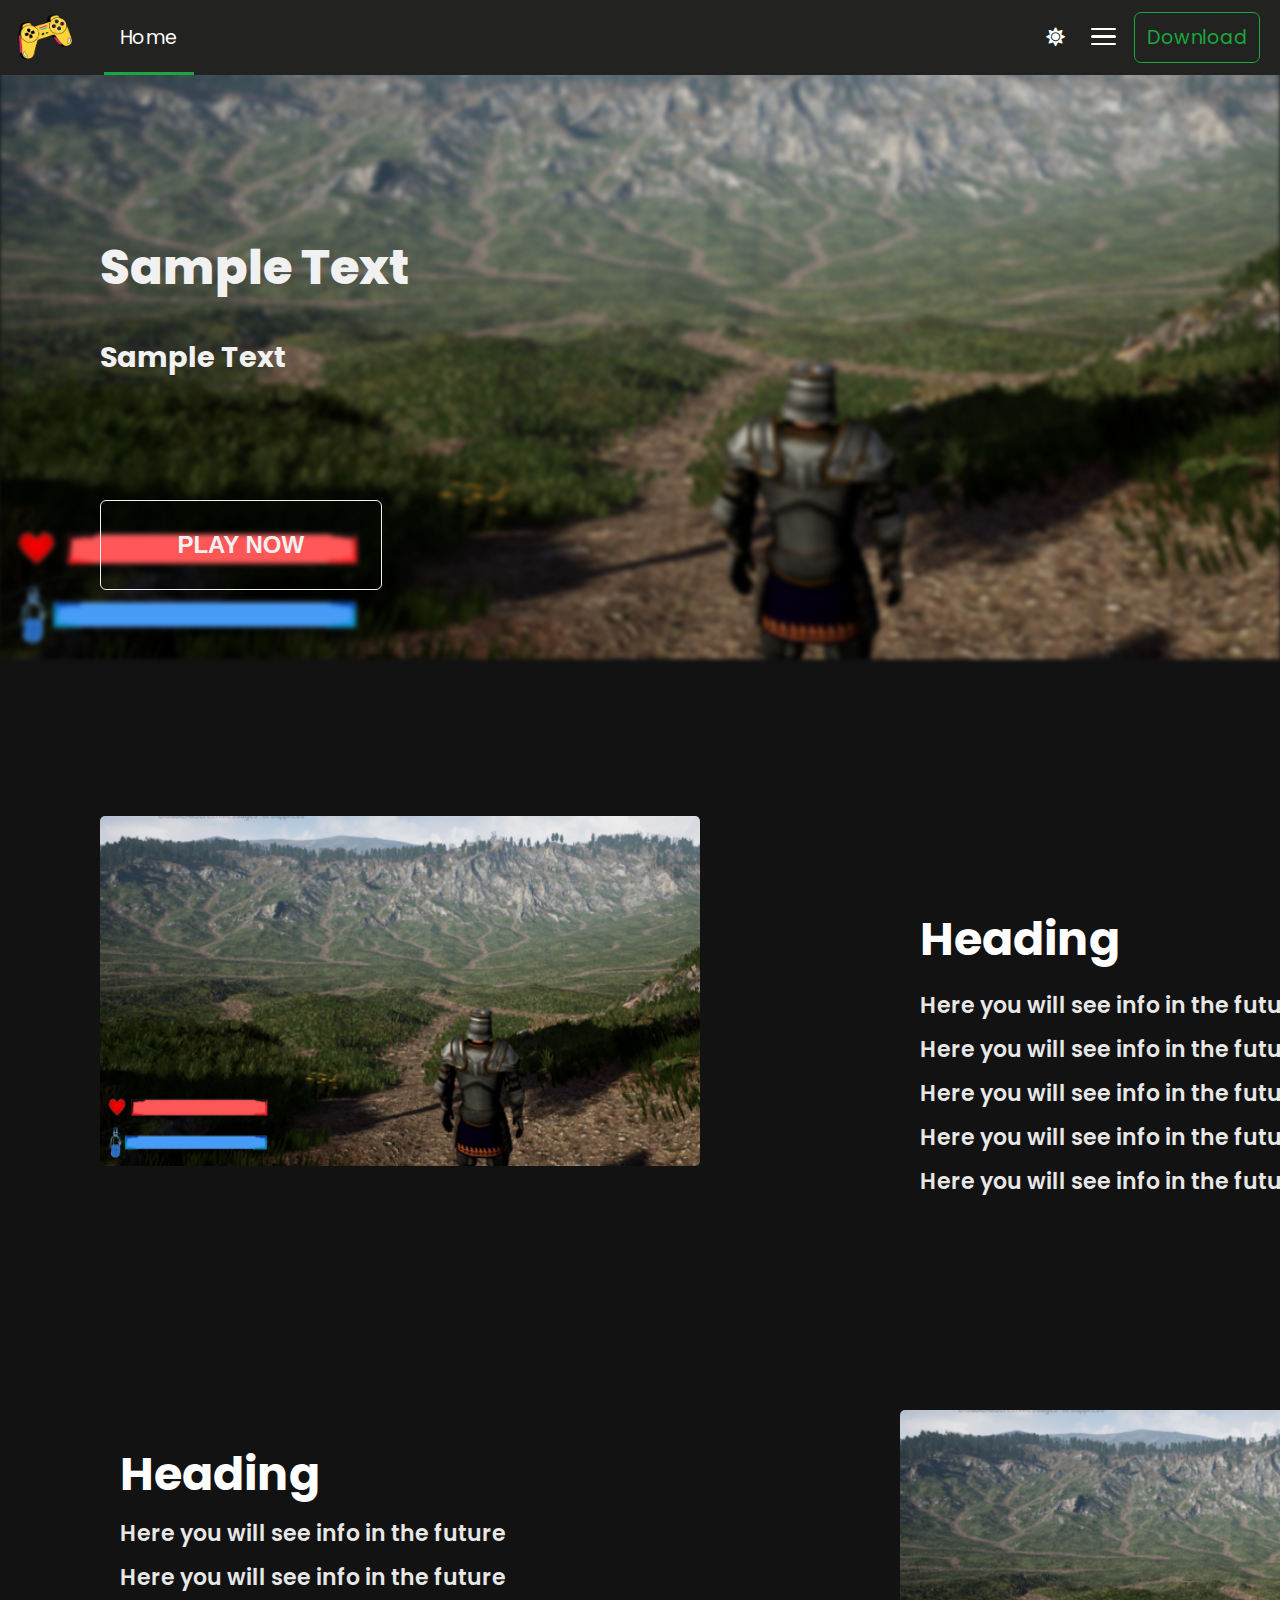
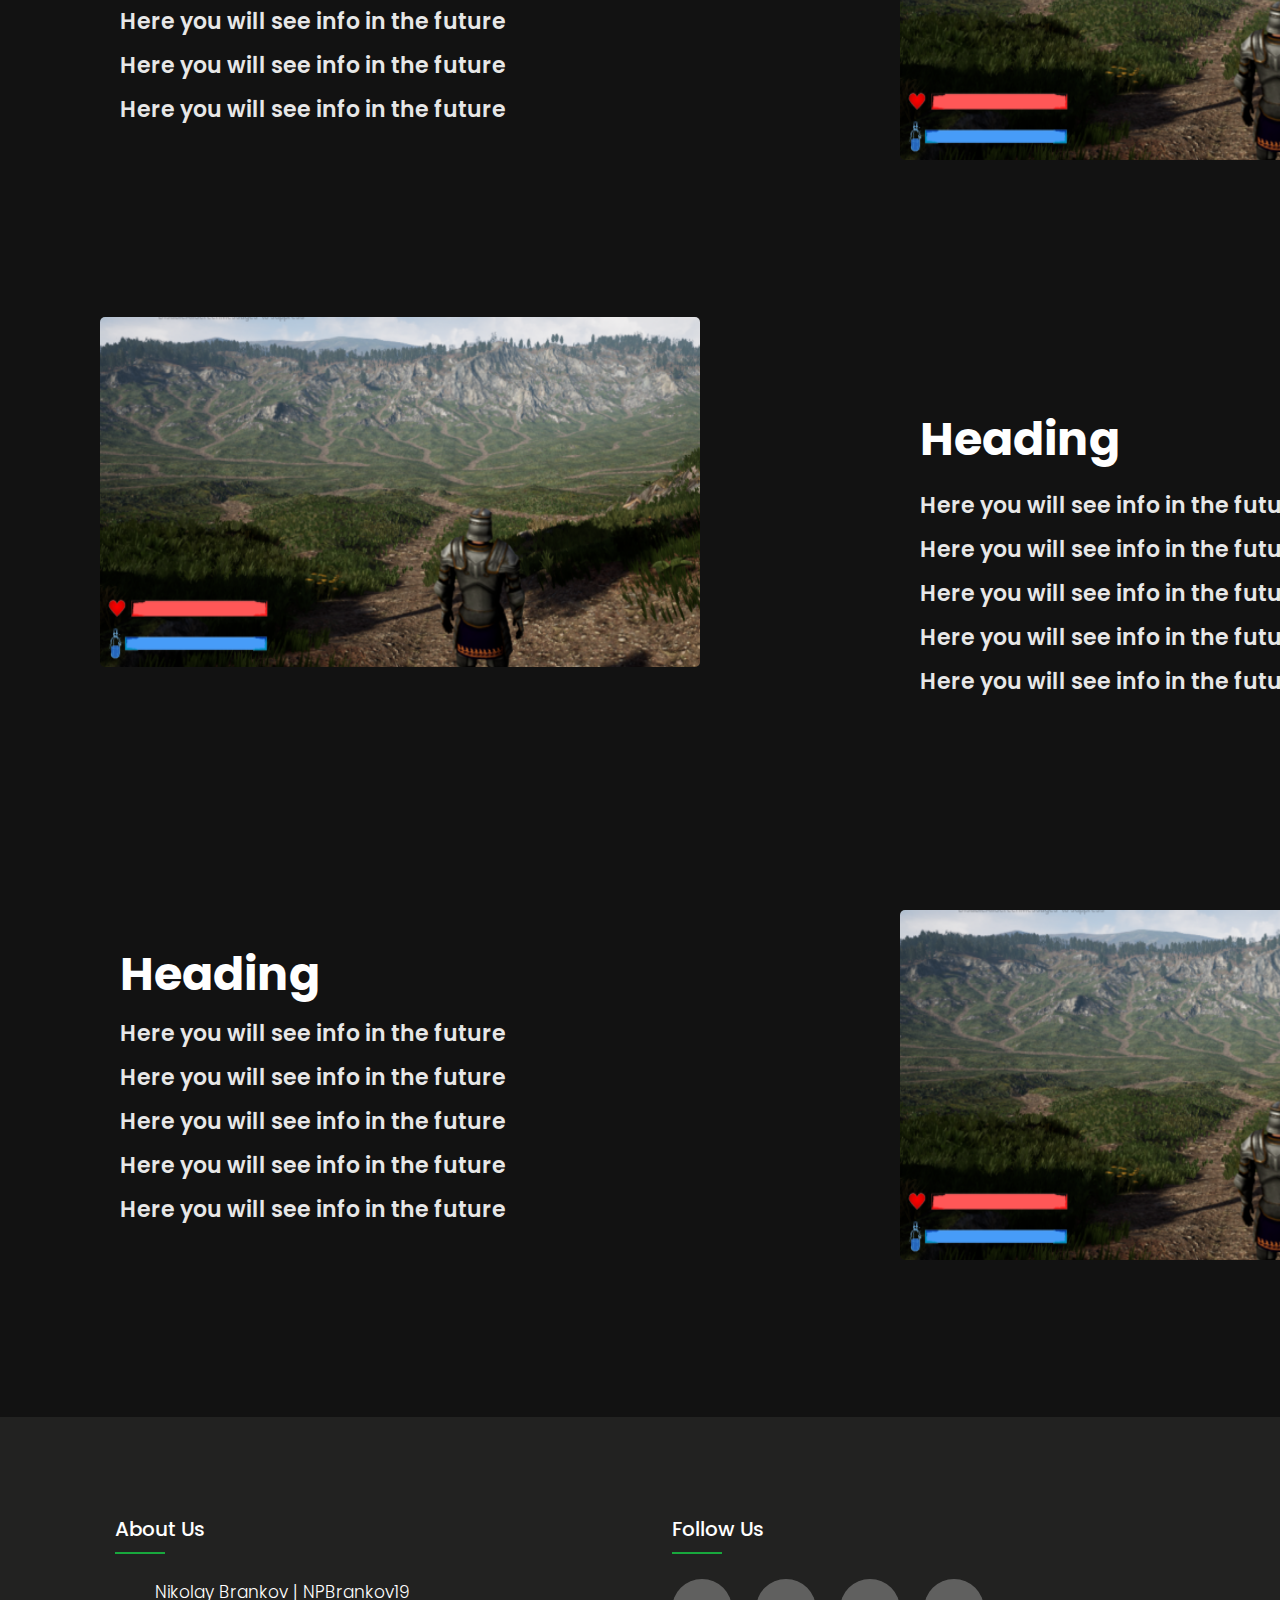
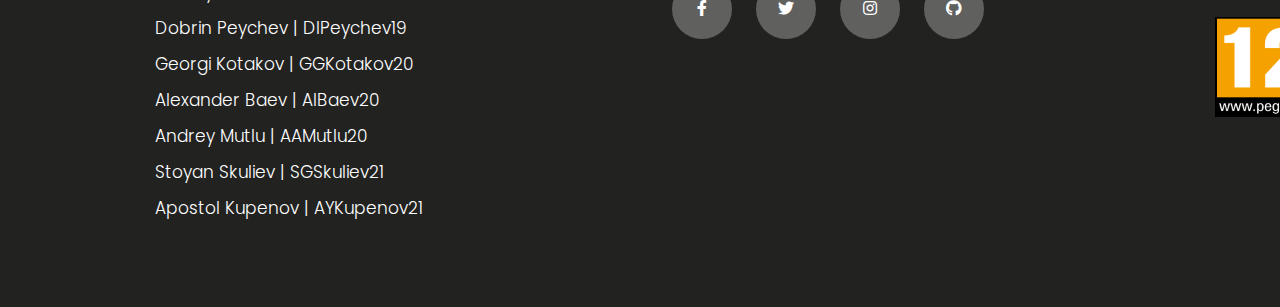
==== commit 9af95885: "Update image in home page" ====
--- a/website/index.html
+++ b/website/index.html
@@ -44,12 +44,12 @@
     <h3>Sample Text</h3>
   </div>
   
-  <button id="play-btn" onclick="window.location.href = 'html/about_us.html';">PLAY NOW</button>
+  <button id="play-btn" onclick="window.location.href = 'index.html';">PLAY NOW</button>
 
-  <img src = "image/ue4.png" id="top-photo">
+  <img src = "image/gamePhoto1.png" id="top-photo">
 
   <div class="left-photo-right-text">
-    <img src = "image/ue4.png" class="left-photo">
+    <img src = "image/gamePhoto1.png" class="left-photo">
 
     <div class="right-text">
       <h1>Heading</h1>
@@ -83,11 +83,11 @@
       </h3>
     </div>
 
-    <img src = "image/ue4.png" class="right-photo">
+    <img src = "image/gamePhoto1.png" class="right-photo">
   </div>
 
   <div class="left-photo-right-text">
-    <img src = "image/ue4.png" class="left-photo">
+    <img src = "image/gamePhoto1.png" class="left-photo">
 
     <div class="right-text">
       <h1>Heading</h1>
@@ -121,7 +121,7 @@
       </h3>
     </div>
 
-    <img src = "image/ue4.png" class="right-photo">
+    <img src = "image/gamePhoto1.png" class="right-photo">
   </div>
   
 
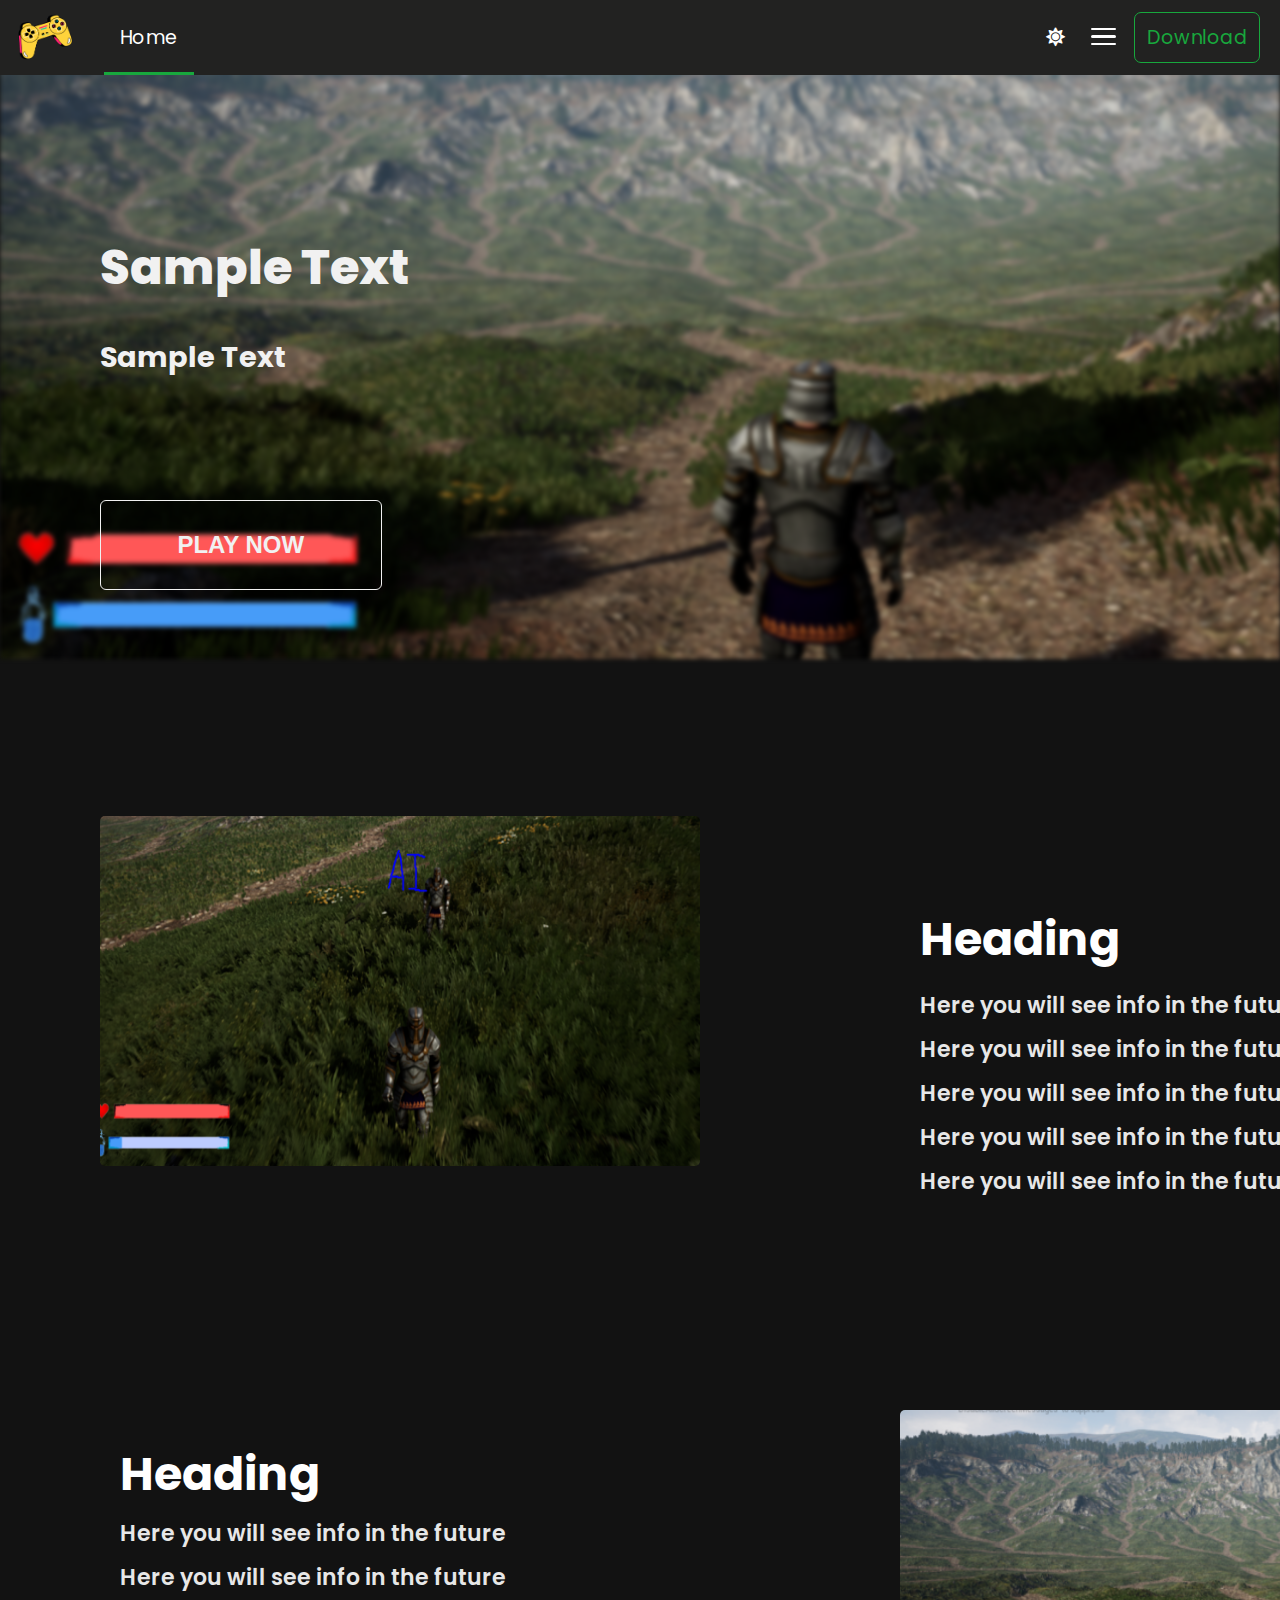
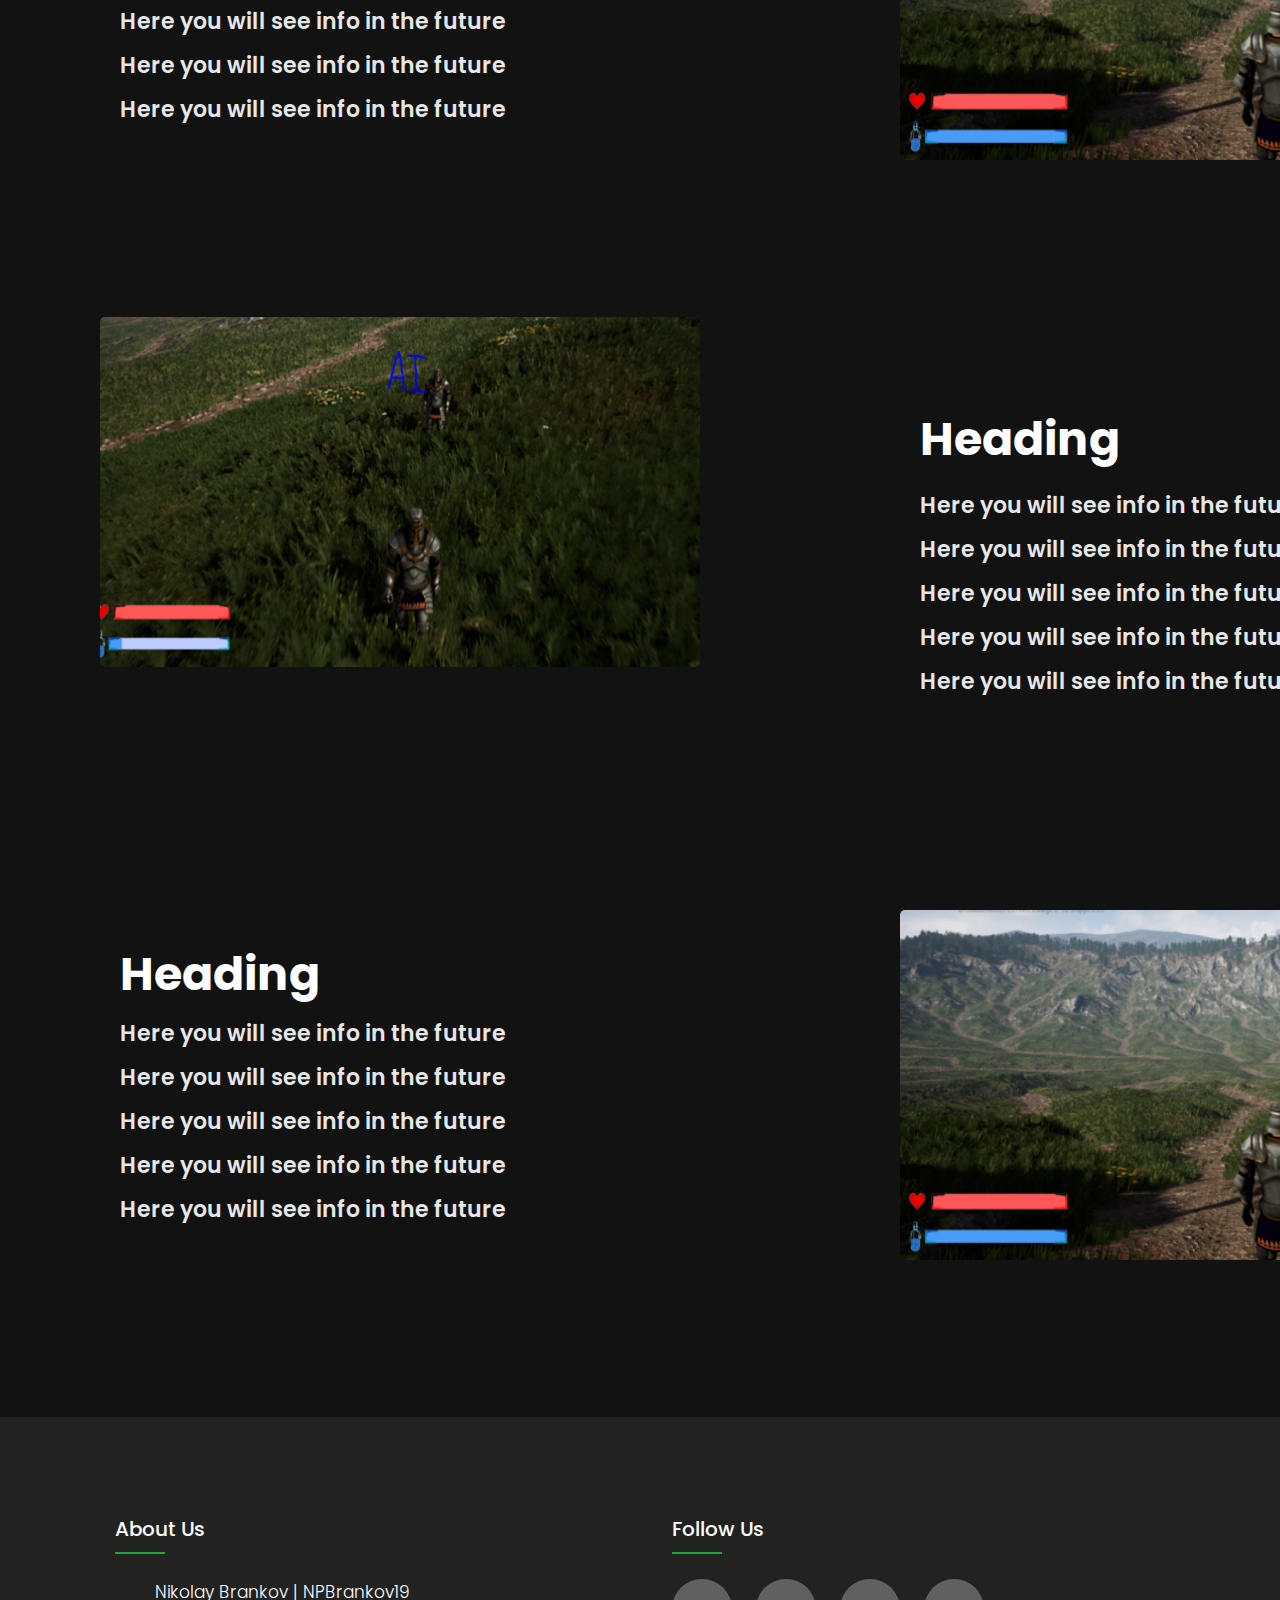
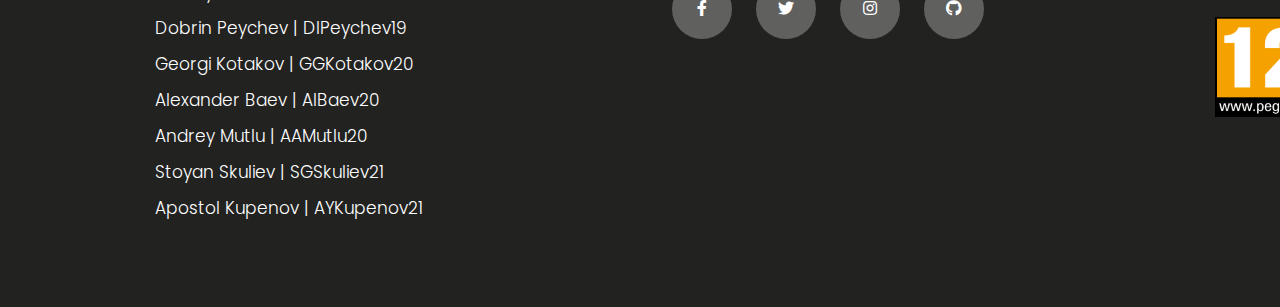
==== commit 03e4b4b5: "Add presentation" ====
--- a/website/index.html
+++ b/website/index.html
@@ -10,7 +10,7 @@
   <link rel="stylesheet" href="css/color.css">
   <link rel="stylesheet" href="css/style.css">
   <link rel="stylesheet" href="https://cdn.jsdelivr.net/npm/@fortawesome/fontawesome-free@5.13.0/css/all.min.css" />
-  <link rel="icon" type="image/x-icon" href="image/favicon.png">
+  <link rel="icon" type="Images/x-icon" href="Images/favicon.png">
   
 </head>
 <body>
@@ -18,7 +18,7 @@
   <nav id="navbar">
     <ul>
       <div class="left-link">
-        <li><img src="image/logoicon.png" alt="logo"></li>
+        <li><img src="Images/logoicon.png" alt="logo"></li>
         <li><a class="first active" href="index.html">Home</a></li>
       </div>
       <div id="right-link">
@@ -46,10 +46,10 @@
   
   <button id="play-btn" onclick="window.location.href = 'index.html';">PLAY NOW</button>
 
-  <img src = "image/gamePhoto1.png" id="top-photo">
+  <img src = "Images/gamePhoto1.png" id="top-photo">
 
   <div class="left-photo-right-text">
-    <img src = "image/gamePhoto1.png" class="left-photo">
+    <img src = "Images/gamePhoto2.png" class="left-photo">
 
     <div class="right-text">
       <h1>Heading</h1>
@@ -83,11 +83,11 @@
       </h3>
     </div>
 
-    <img src = "image/gamePhoto1.png" class="right-photo">
+    <img src = "Images/gamePhoto1.png" class="right-photo">
   </div>
 
   <div class="left-photo-right-text">
-    <img src = "image/gamePhoto1.png" class="left-photo">
+    <img src = "Images/gamePhoto2.png" class="left-photo">
 
     <div class="right-text">
       <h1>Heading</h1>
@@ -121,7 +121,7 @@
       </h3>
     </div>
 
-    <img src = "image/gamePhoto1.png" class="right-photo">
+    <img src = "Images/gamePhoto1.png" class="right-photo">
   </div>
   
 
@@ -161,7 +161,7 @@
         <div class="footer-col">
 
           <div class="pegi">
-            <img src="image/pegi12.png" alt="pegi12">
+            <img src="Images/pegi12.png" alt="pegi12">
           </div>
 
         </div>
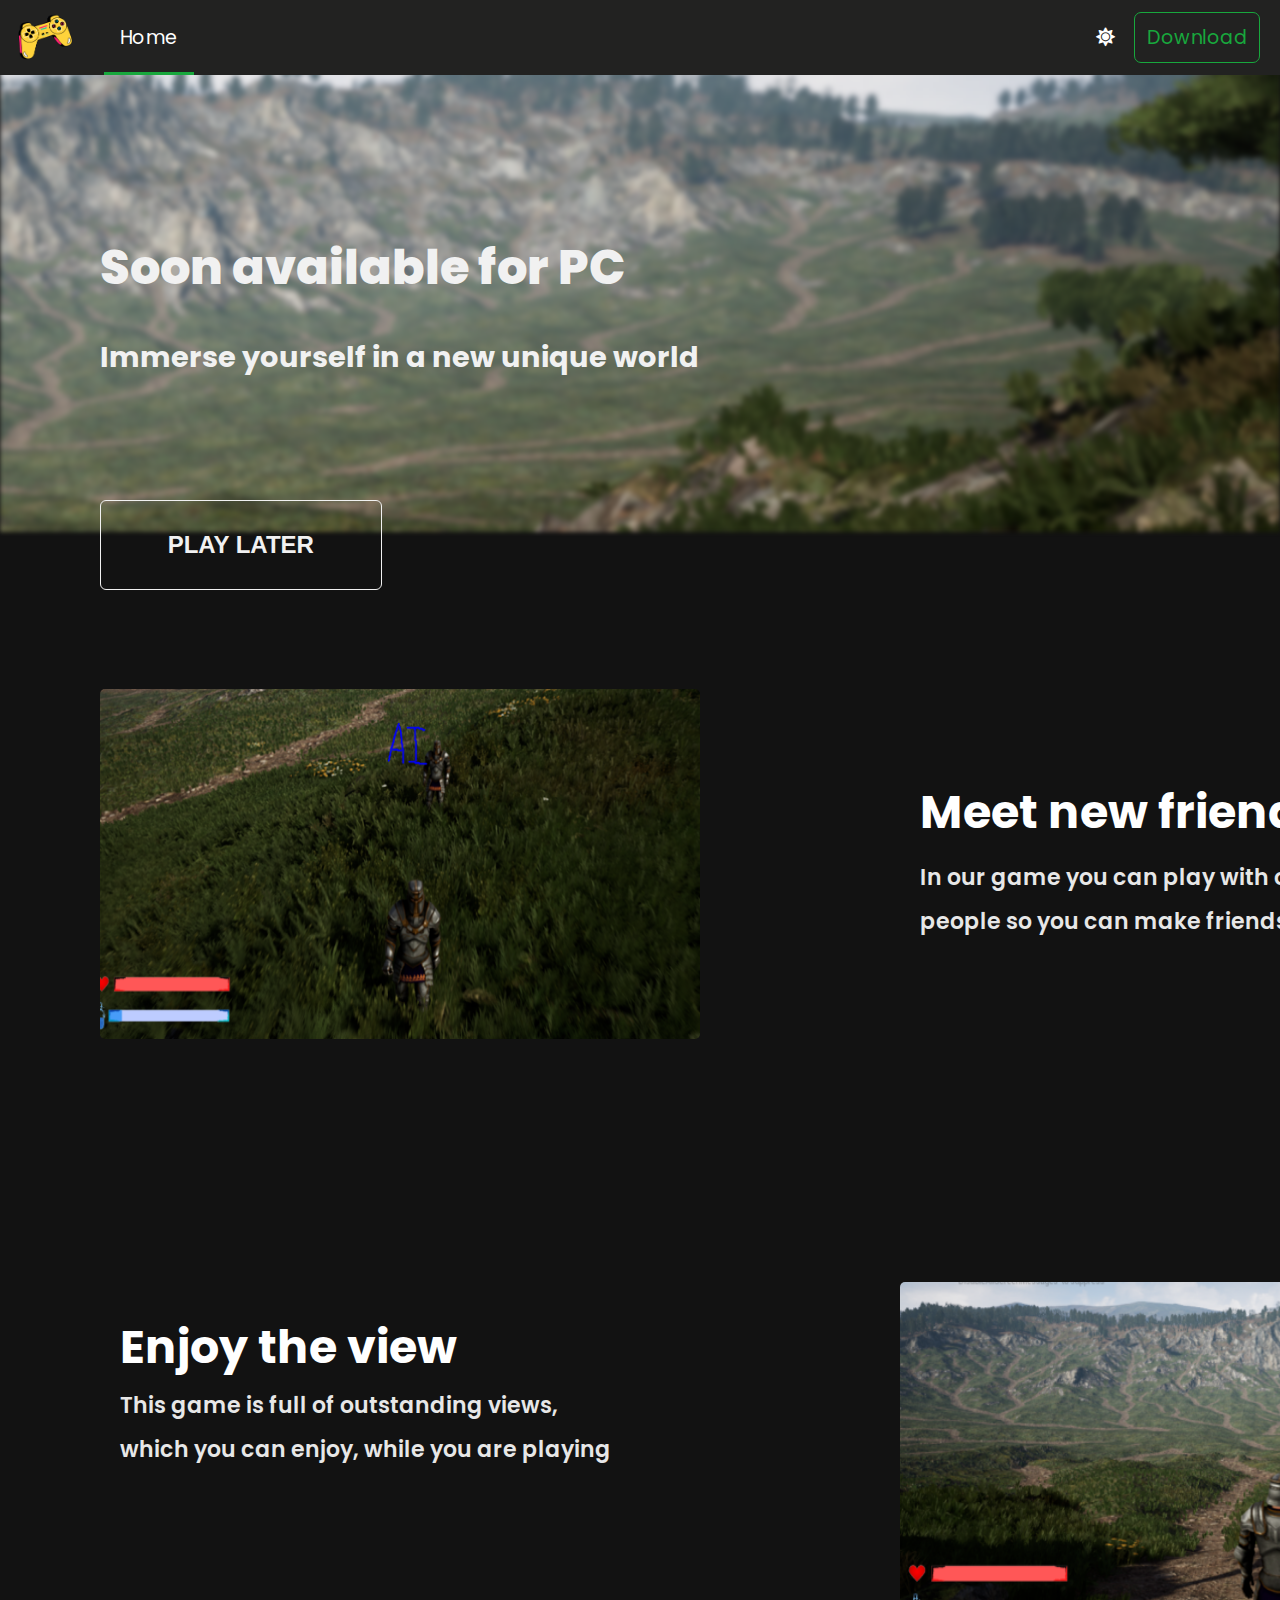
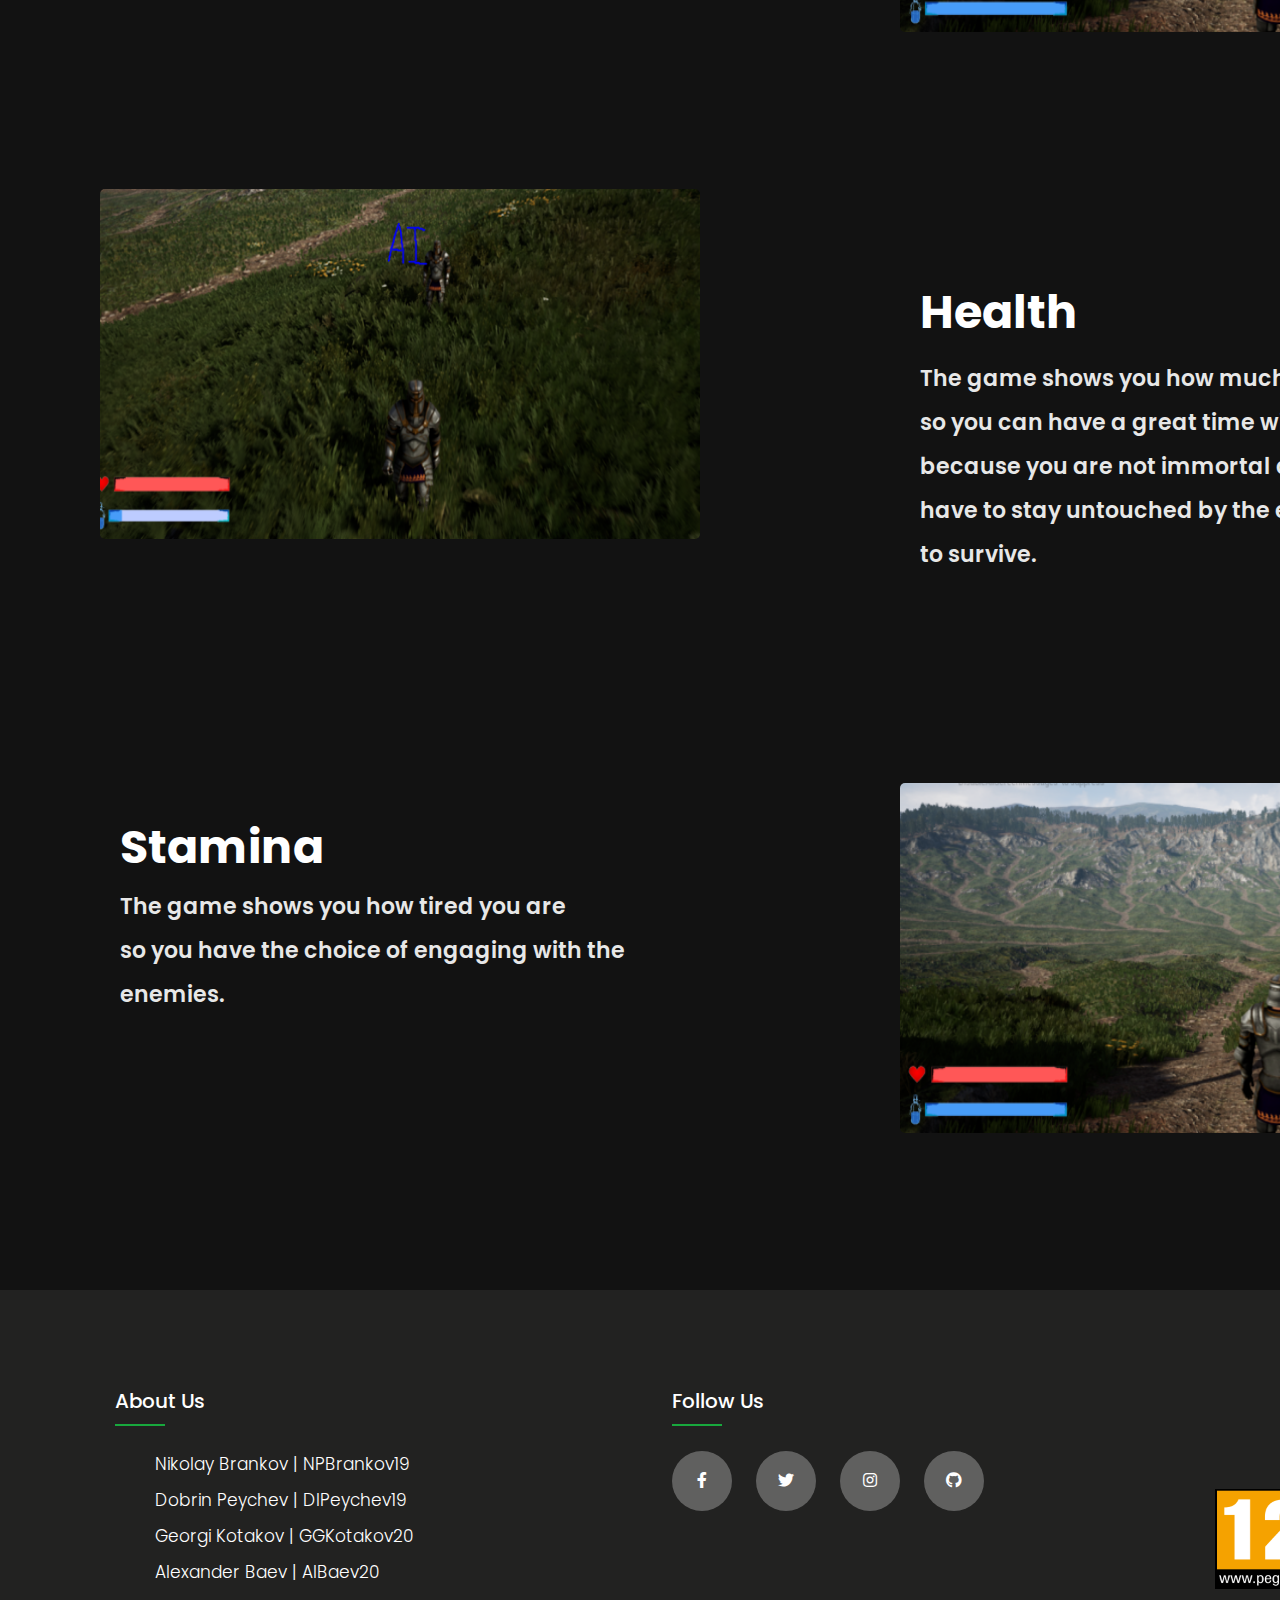
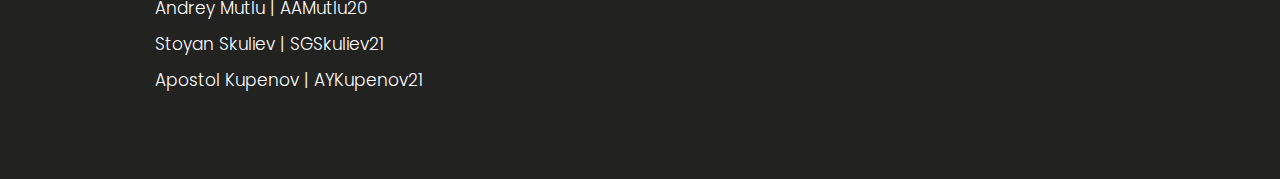
==== commit 695ef030: "Update text in home page" ====
--- a/website/index.html
+++ b/website/index.html
@@ -26,13 +26,6 @@
           <div class="colorModeDark nav-link open" style="padding: 0;"><i class="fas fa-sun"></i></div>
           <div class="colorModeLight nav-link close" style="padding: 0;"><i class="fas fa-moon"></i></div> 
         </li>
-        <li>
-          <div class="responsive">
-            <div class="line1"></div>
-            <div class="line2"></div>
-            <div class="line3"></div>
-          </div>
-        </li>
         <li class="down"><a href="GameBreakers-main.zip">Download</a></li>
         <li class="down downicon"><a href="GameBreakers-main.zip">down</a></li>
       </div>
@@ -40,46 +33,34 @@
   </nav>
 
   <div id="top-info">
-    <h1>Sample Text</h1>
-    <h3>Sample Text</h3>
+    <h1>Soon available for PC</h1>
+    <h3>Immerse yourself in a new unique world</h3>
   </div>
   
-  <button id="play-btn" onclick="window.location.href = 'index.html';">PLAY NOW</button>
+  <button id="play-btn" onclick="window.location.href = 'index.html';">PLAY LATER</button>
 
-  <img src = "Images/gamePhoto1.png" id="top-photo">
+  <img src = "Images/gameLandscape.png" id="top-photo">
 
   <div class="left-photo-right-text">
     <img src = "Images/gamePhoto2.png" class="left-photo">
 
     <div class="right-text">
-      <h1>Heading</h1>
+      <h1>Meet new friends</h1>
       <h3>
-        Here you will see info in the future
+        In our game you can play with other
         <br>
-        Here you will see info in the future
-        <br>
-        Here you will see info in the future
-        <br>
-        Here you will see info in the future
-        <br>
-        Here you will see info in the future
+        people so you can make friends
       </h3>
     </div>
   </div>
   
   <div class="left-text-right-photo">
     <div class="left-text">
-      <h1>Heading</h1>
+      <h1>Enjoy the view</h1>
       <h3>
-        Here you will see info in the future
+        This game is full of outstanding views,
         <br>
-        Here you will see info in the future
-        <br>
-        Here you will see info in the future
-        <br>
-        Here you will see info in the future
-        <br>
-        Here you will see info in the future
+        which you can enjoy, while you are playing
       </h3>
     </div>
 
@@ -90,34 +71,26 @@
     <img src = "Images/gamePhoto2.png" class="left-photo">
 
     <div class="right-text">
-      <h1>Heading</h1>
+      <h1>Health</h1>
       <h3>
-        Here you will see info in the future
+        The game shows you how much health you have
         <br>
-        Here you will see info in the future
+        so you can have a great time with surviving
         <br>
-        Here you will see info in the future
+        because you are not immortal and you
         <br>
-        Here you will see info in the future
-        <br>
-        Here you will see info in the future
+        have to stay untouched by the enemies, if you want to survive.
       </h3>
     </div>
   </div>
 
   <div class="left-text-right-photo">
     <div class="left-text">
-      <h1>Heading</h1>
+      <h1>Stamina</h1>
       <h3>
-        Here you will see info in the future
+        The game shows you how tired you are
         <br>
-        Here you will see info in the future
-        <br>
-        Here you will see info in the future
-        <br>
-        Here you will see info in the future
-        <br>
-        Here you will see info in the future
+        so you have the choice of engaging with the enemies.
       </h3>
     </div>
 
--- a/website/css/style.css
+++ b/website/css/style.css
@@ -228,6 +228,10 @@
 
 @media screen and (min-width: 500px) and (max-width: 900px) {
 
+    #top-photo {
+        margin-top: 150px;
+    }
+
     #top-info {
         top: 250px;
     }
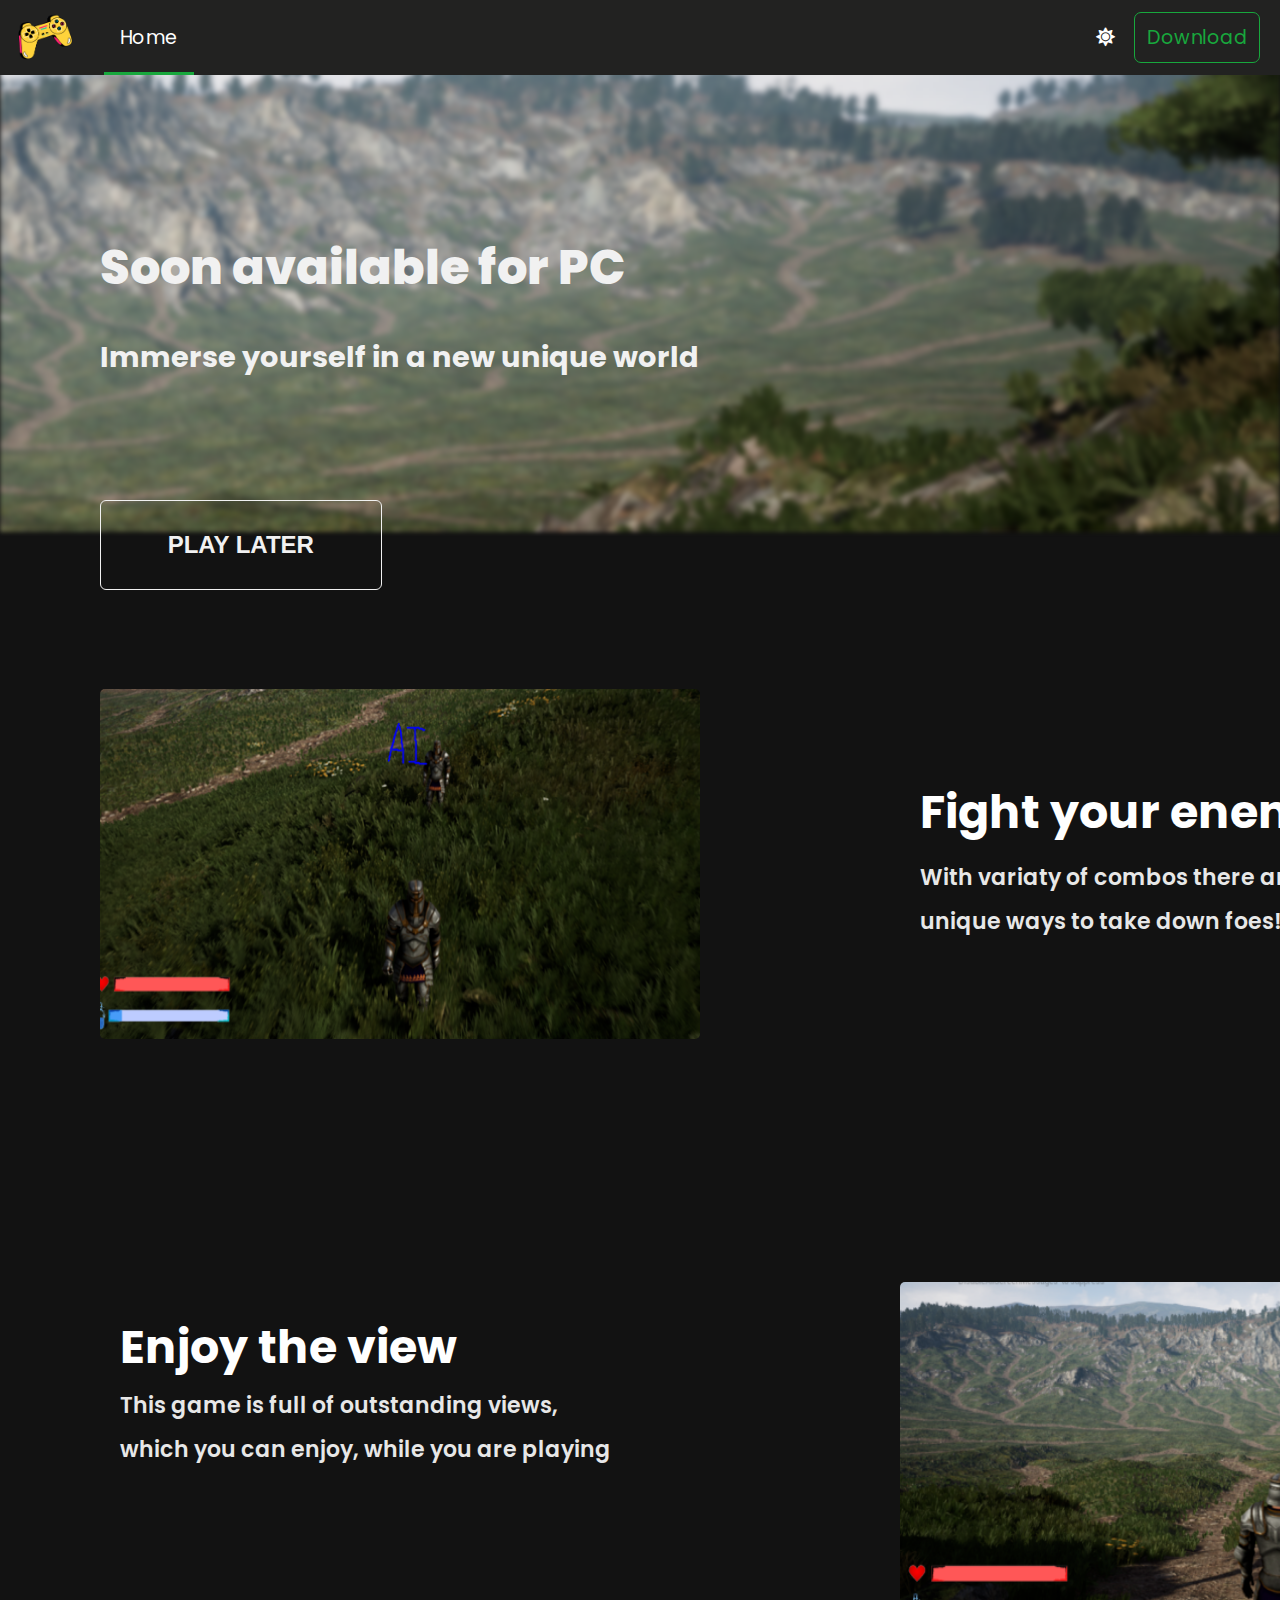
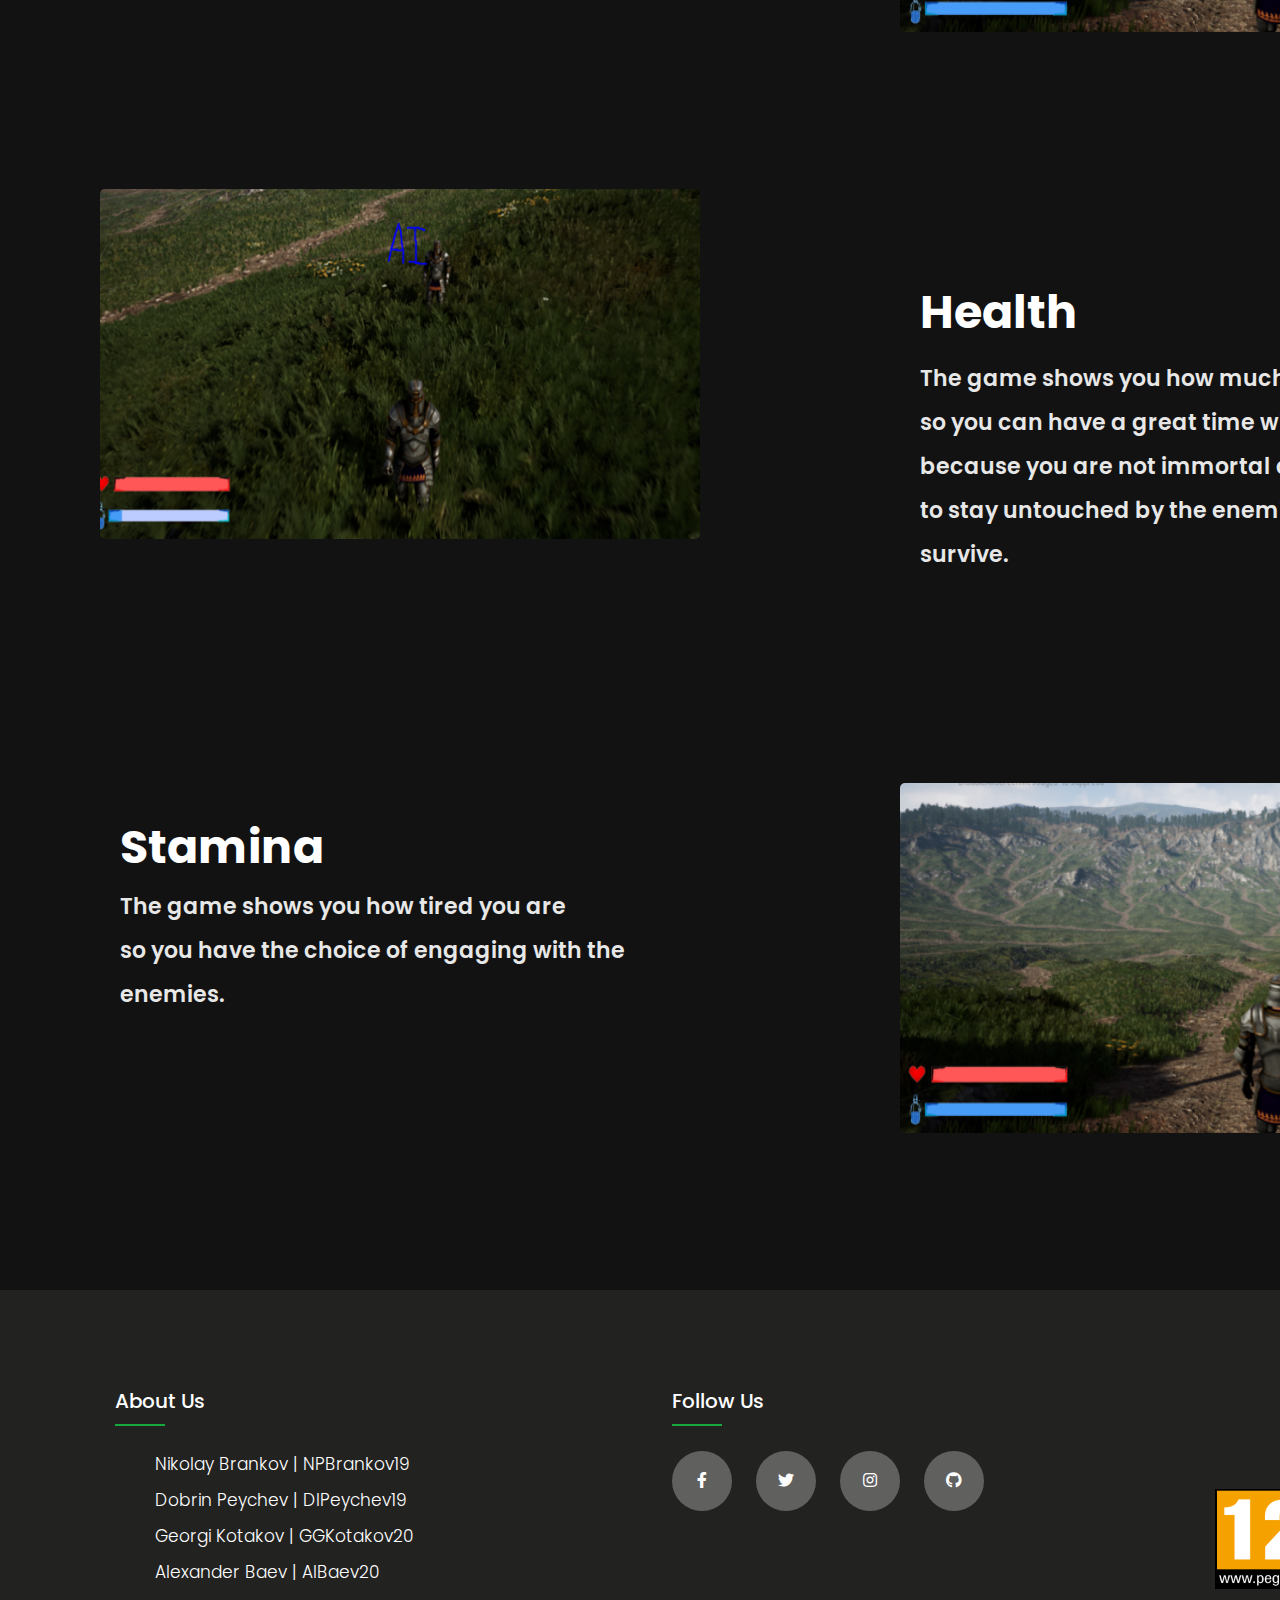
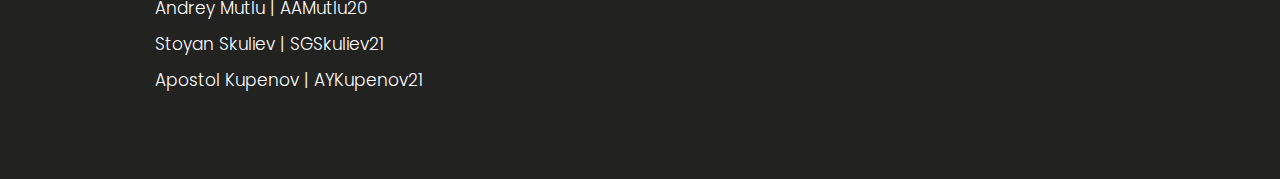
==== commit 635fd2ee: "Edit text in home page" ====
--- a/website/index.html
+++ b/website/index.html
@@ -45,11 +45,11 @@
     <img src = "Images/gamePhoto2.png" class="left-photo">
 
     <div class="right-text">
-      <h1>Meet new friends</h1>
+      <h1>Fight your enemies</h1>
       <h3>
-        In our game you can play with other
+        With variaty of combos there are many
         <br>
-        people so you can make friends
+        unique ways to take down foes!
       </h3>
     </div>
   </div>
@@ -77,9 +77,9 @@
         <br>
         so you can have a great time with surviving
         <br>
-        because you are not immortal and you
+        because you are not immortal and you have
         <br>
-        have to stay untouched by the enemies, if you want to survive.
+        to stay untouched by the enemies, if you want to survive.
       </h3>
     </div>
   </div>
